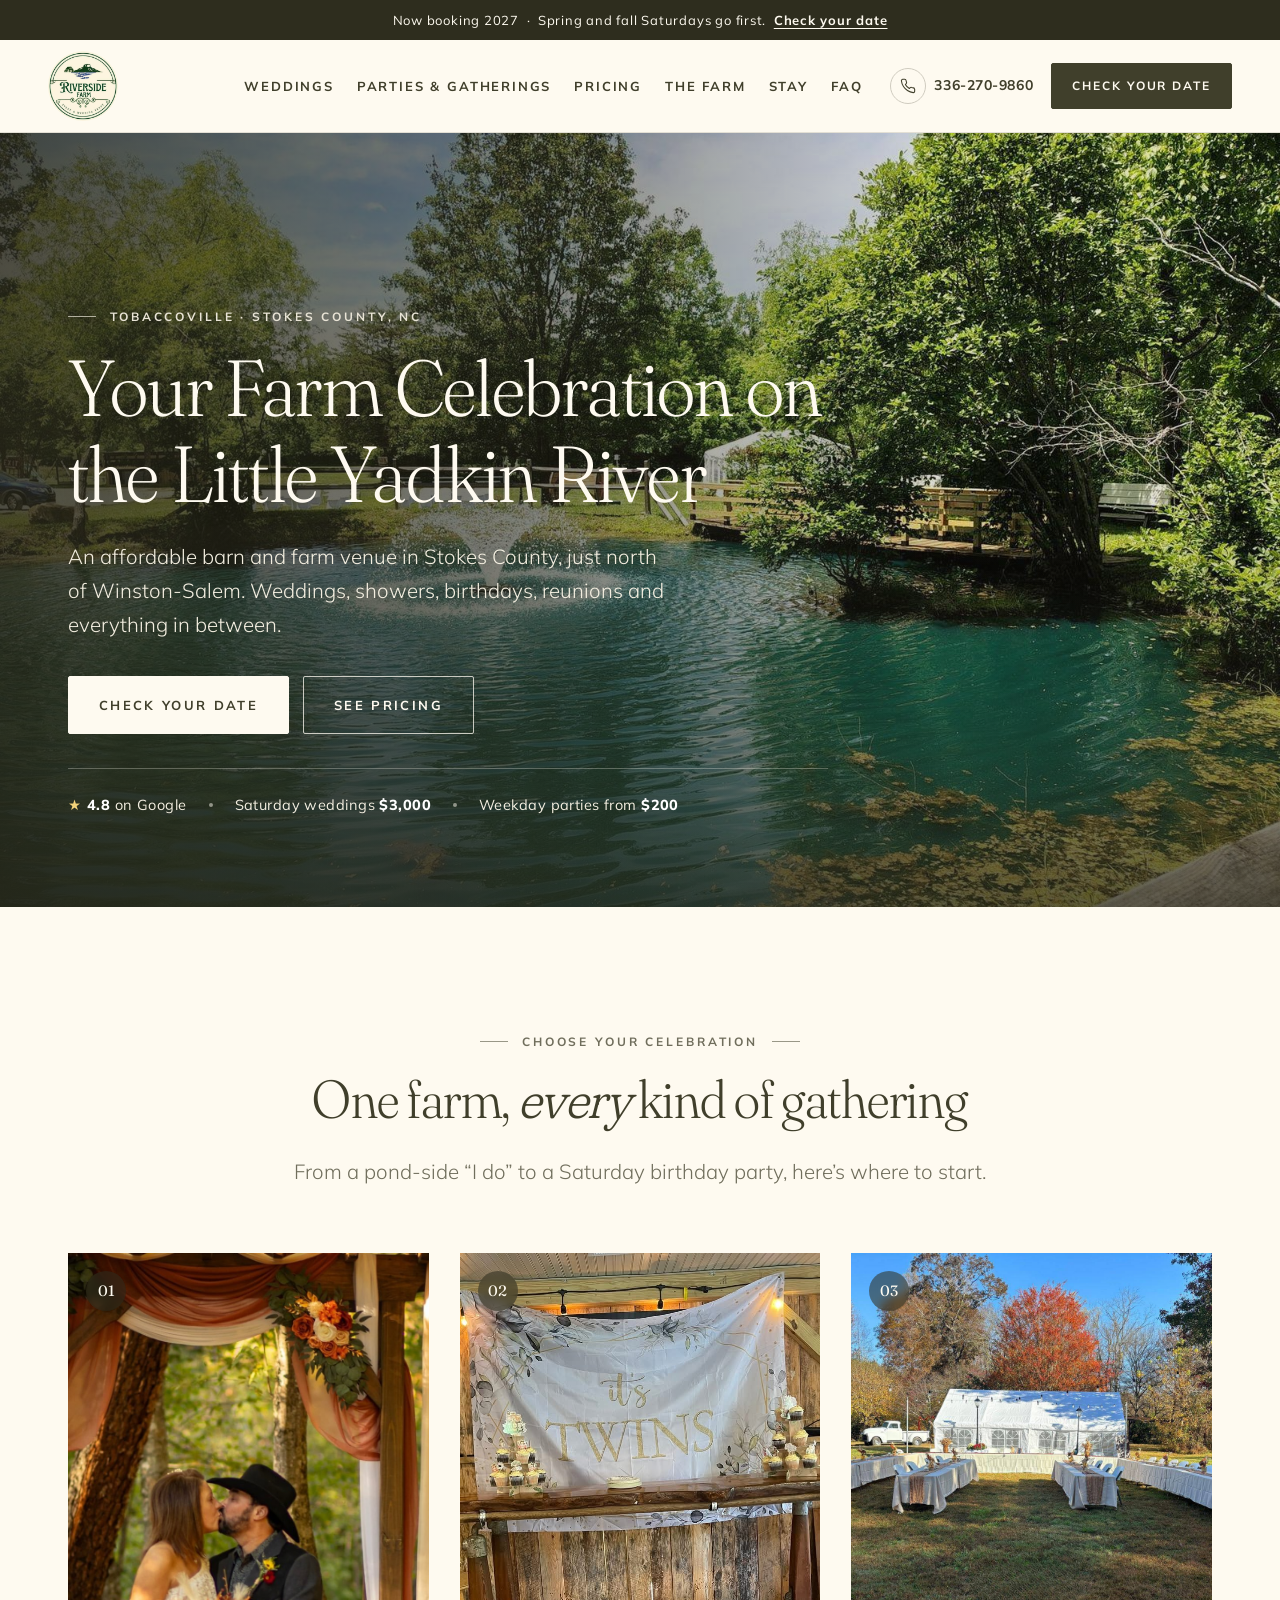
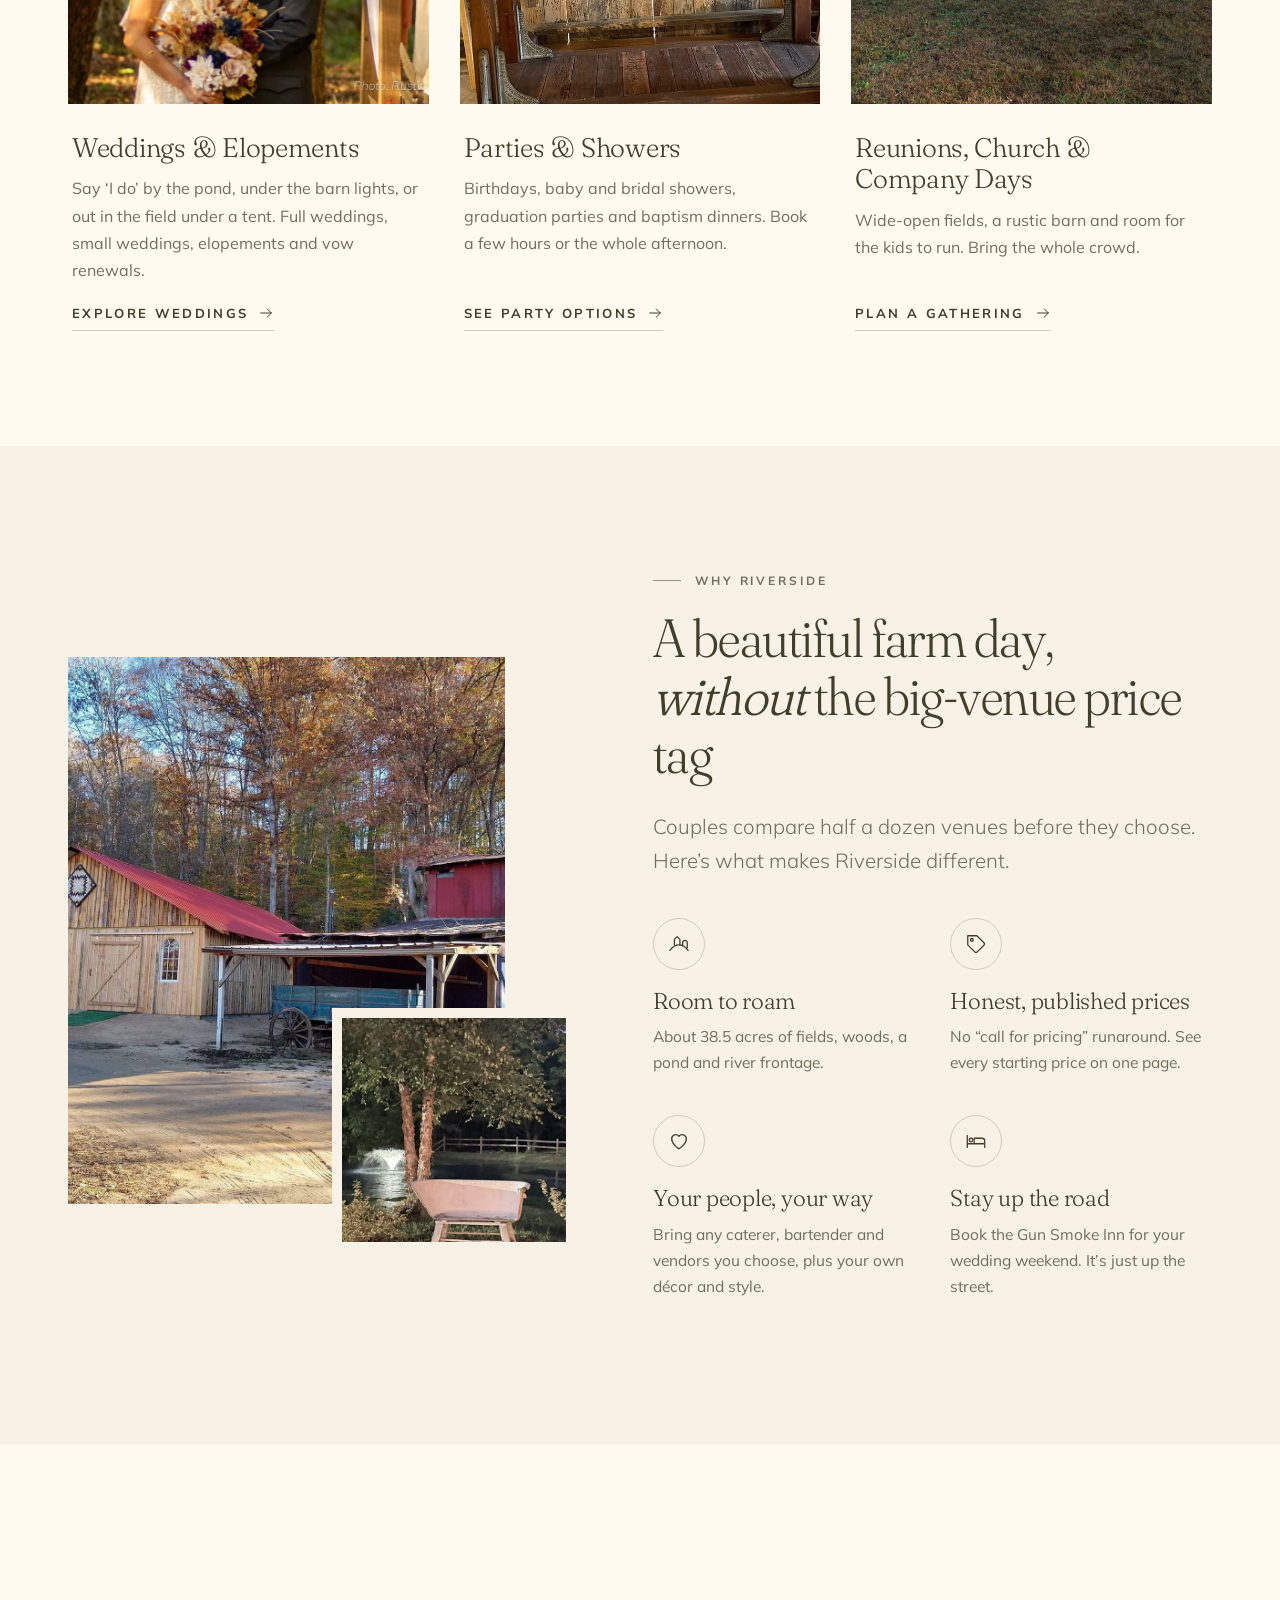
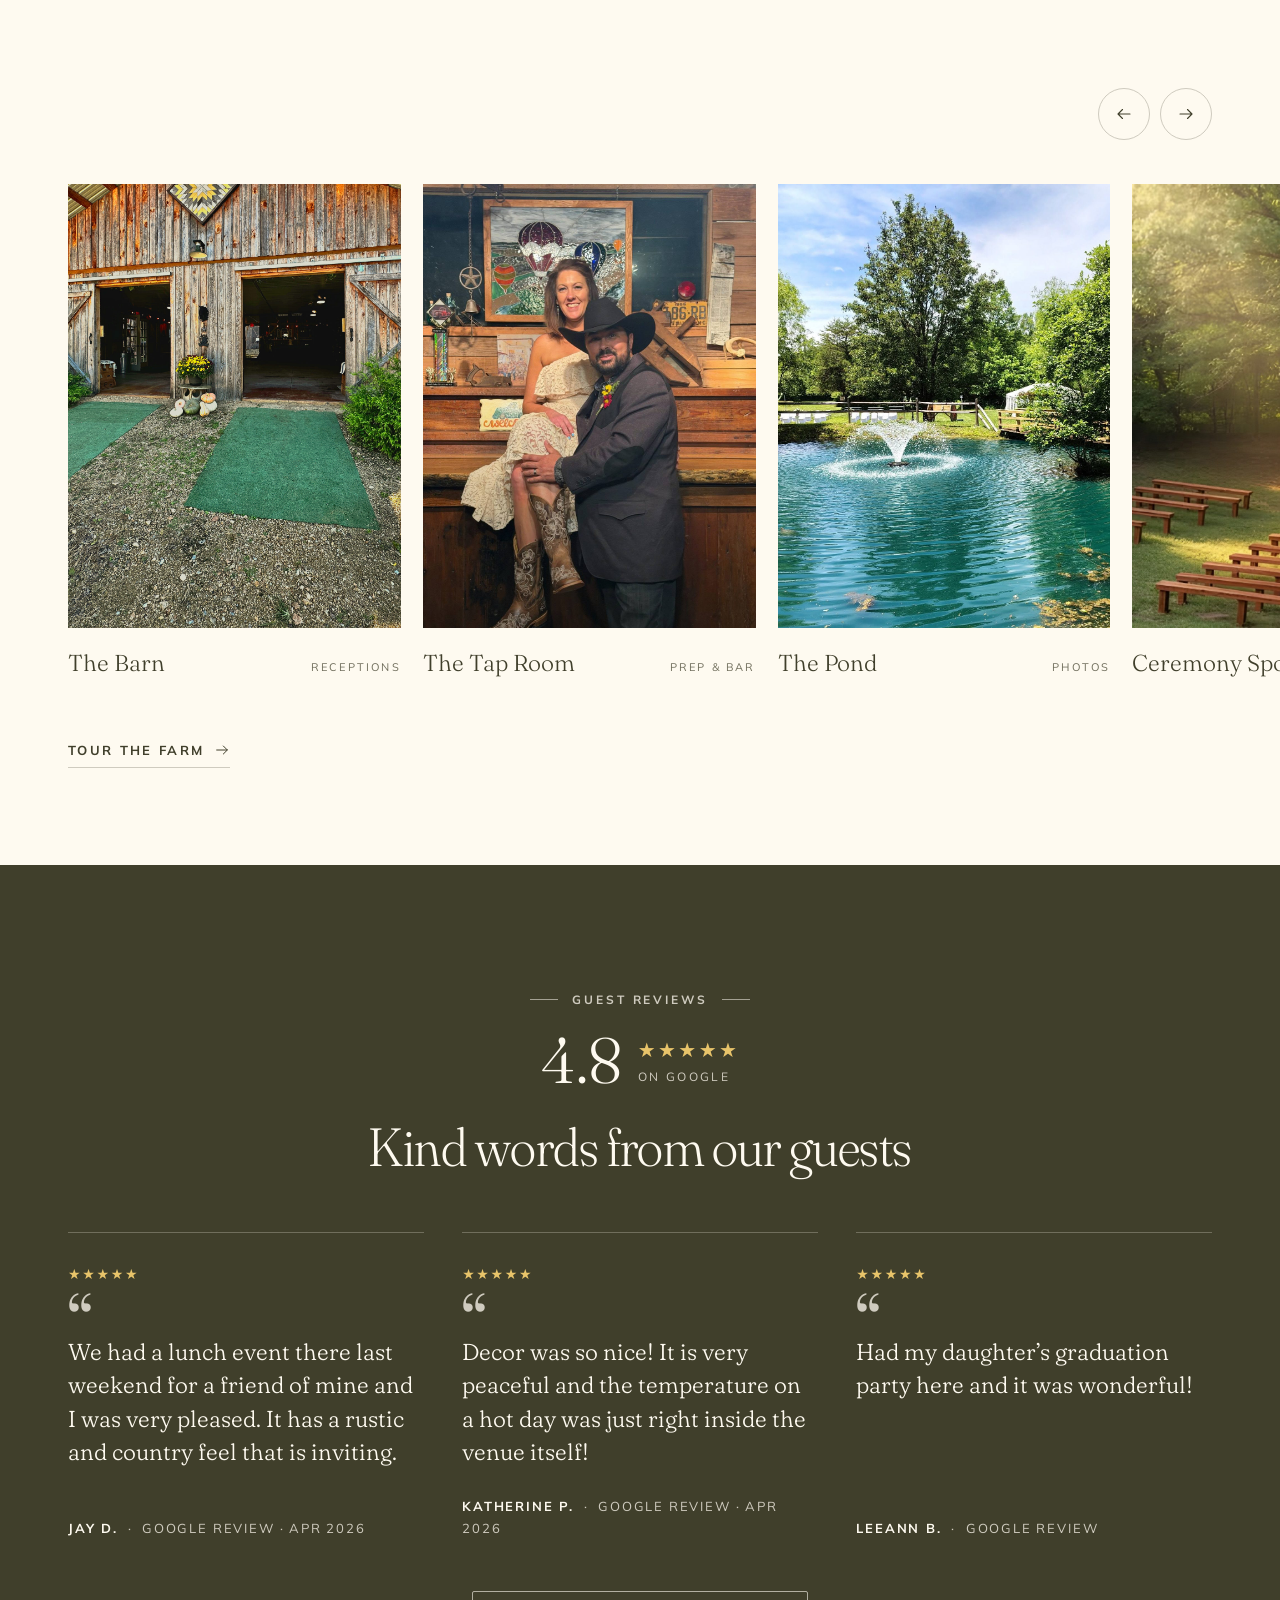
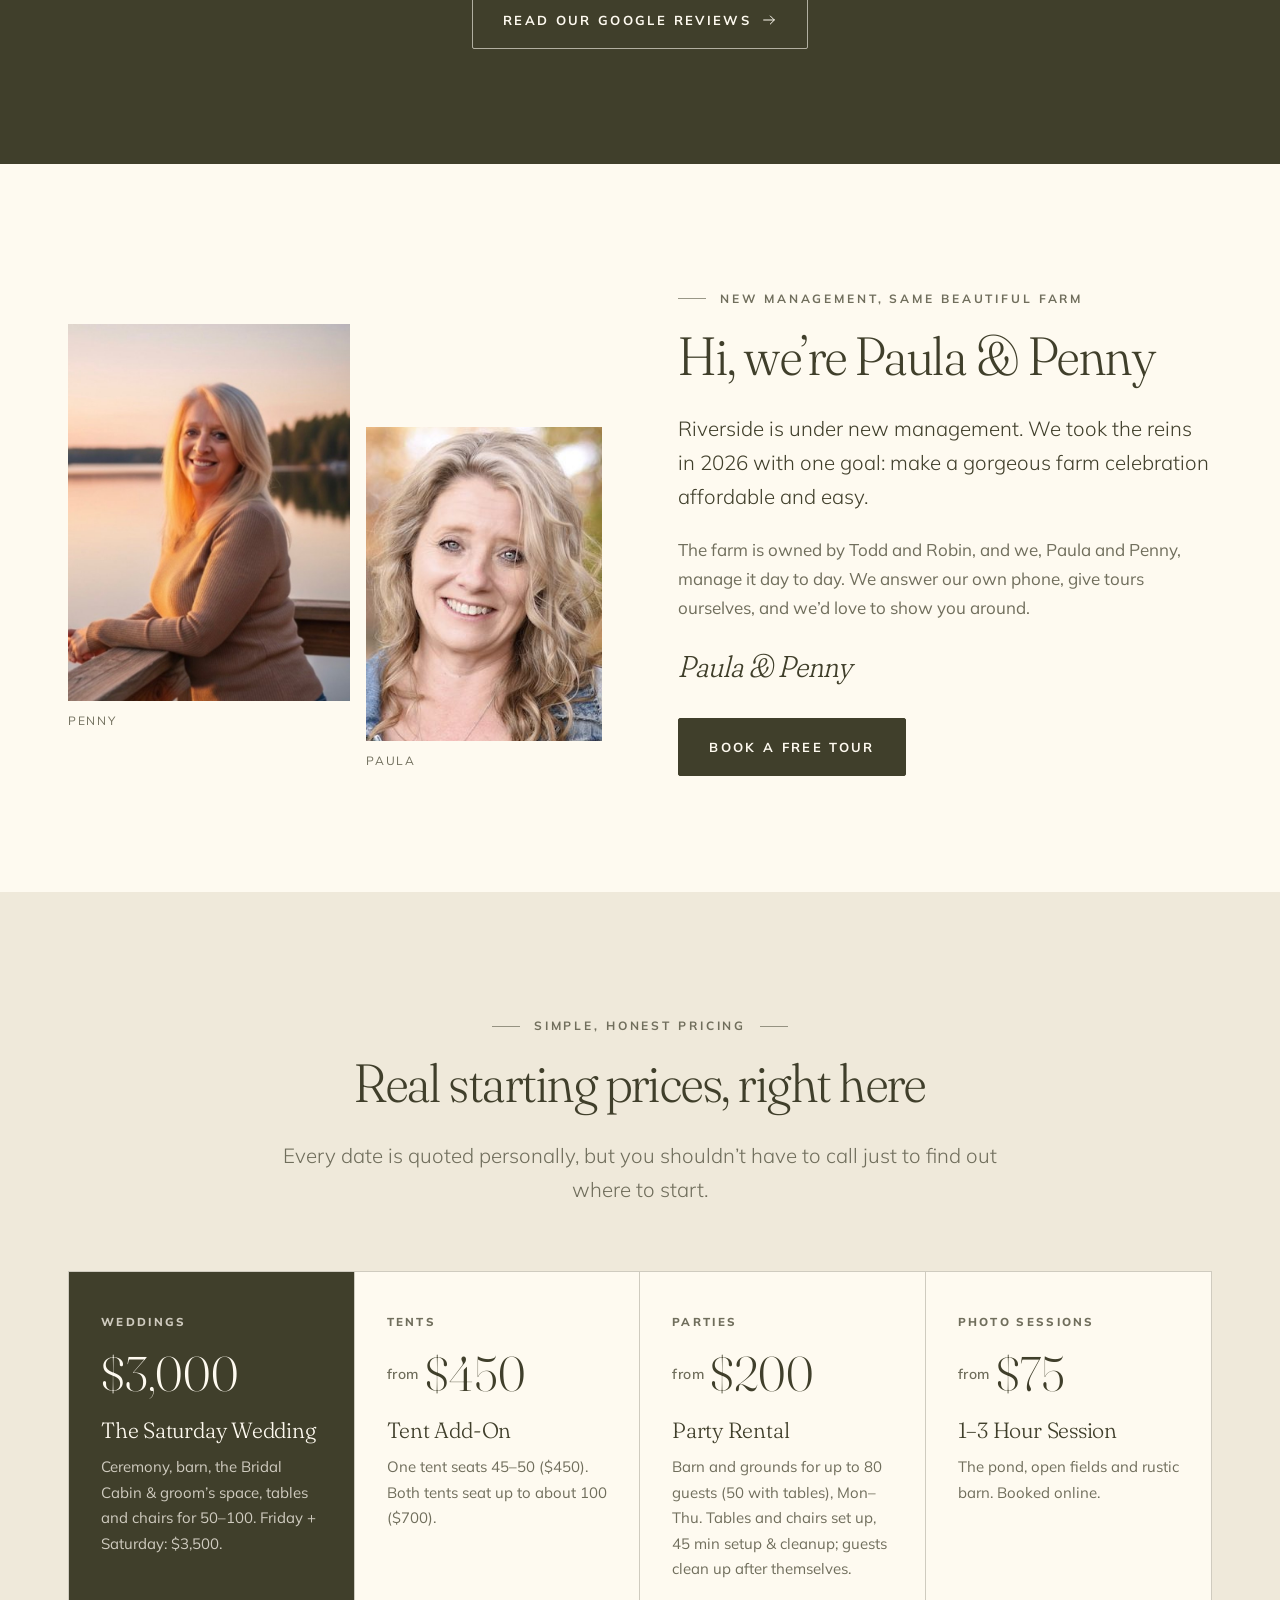
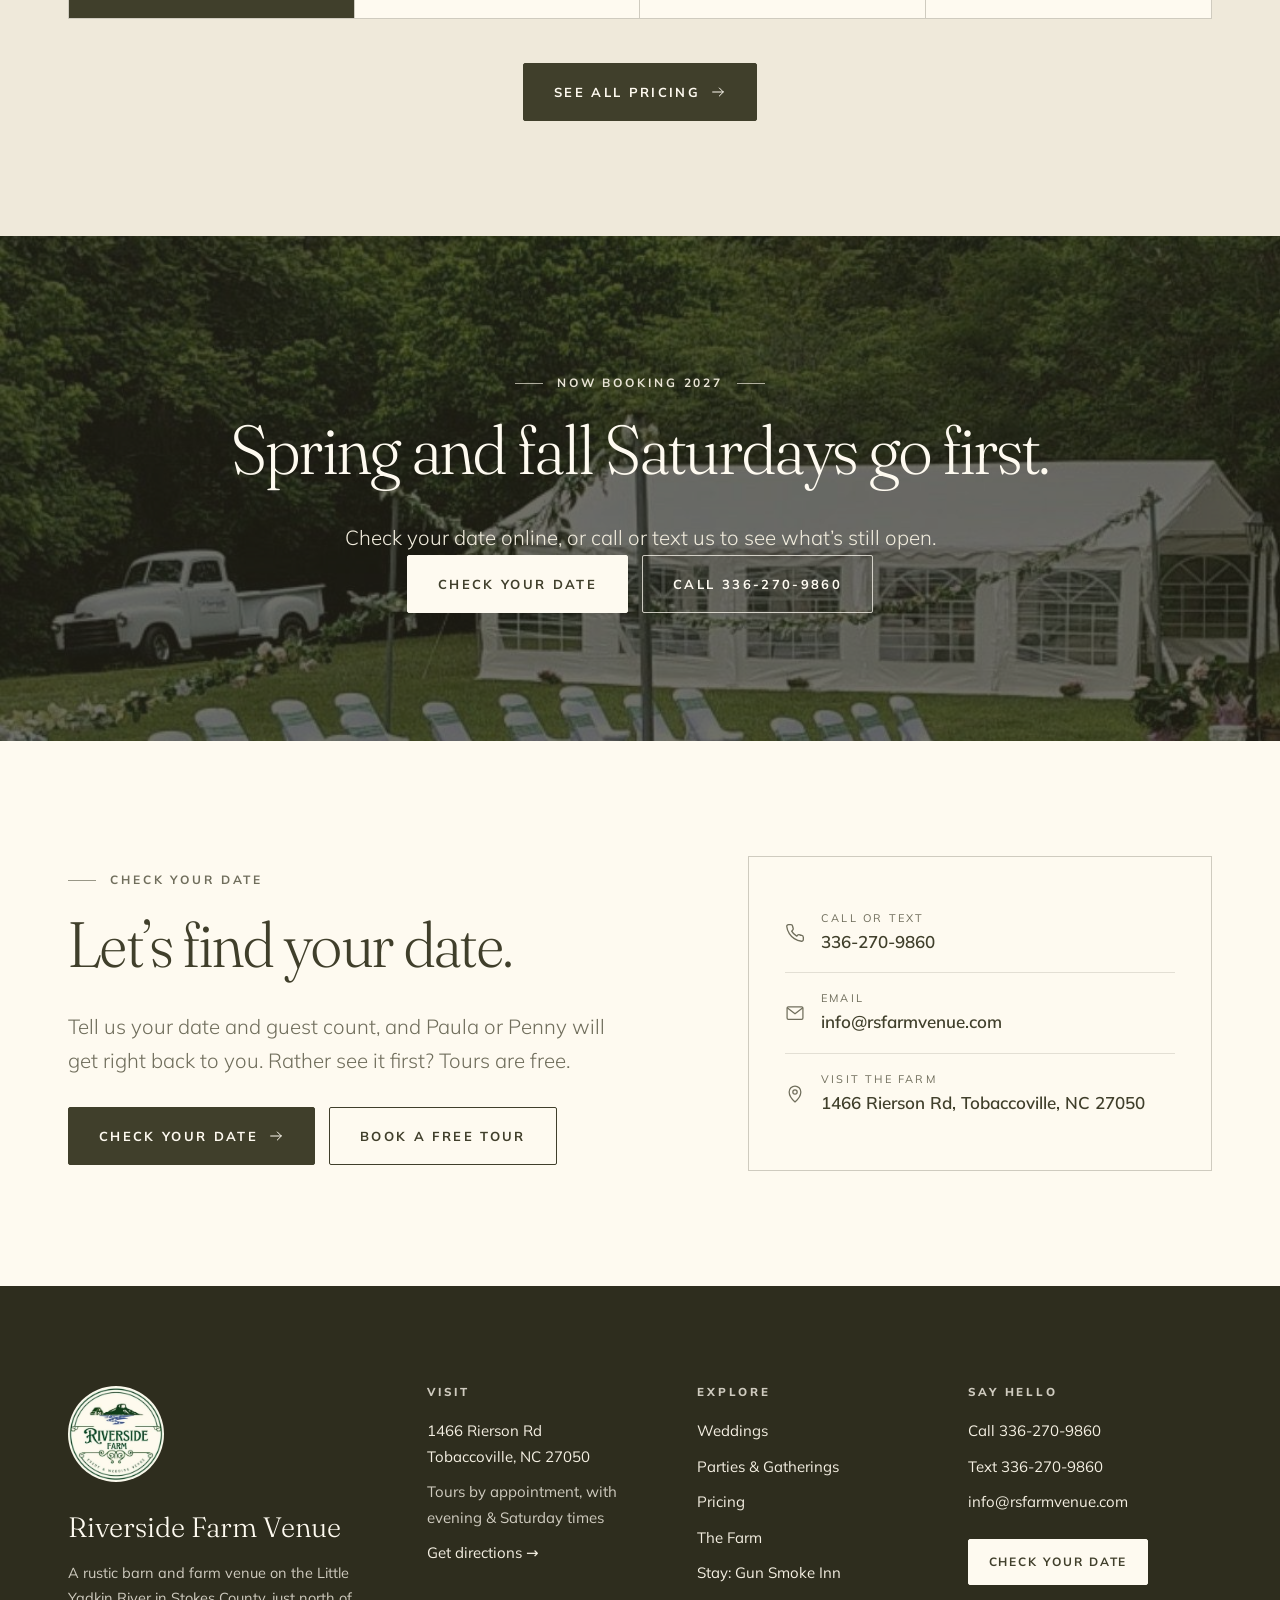
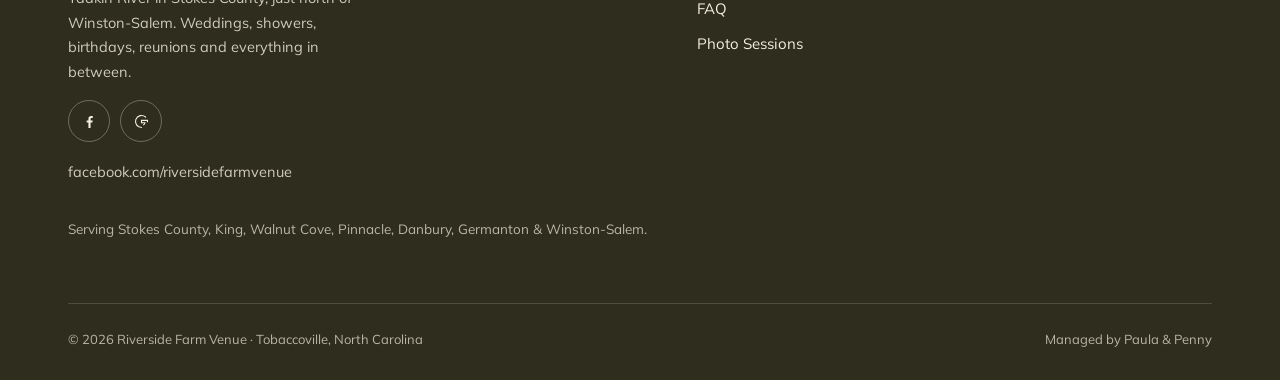
==== index.html @ b6d0c01a "Riverside Farm Venue site preview (noindex)" ====
<!doctype html>
<html lang="en">
<head>
<meta charset="utf-8">
<meta name="robots" content="noindex, nofollow">
<meta name="viewport" content="width=device-width,initial-scale=1">
<title>Riverside Farm Venue | Farm &amp; Barn Venue near Winston-Salem</title>
<meta name="description" content="Affordable farm &amp; barn venue on the Little Yadkin River in Stokes County, NC. Check your date or book a free tour.">
<link rel="stylesheet" href="css/site.css">
</head>
<body>

<div class="announce">Now booking 2027<span class="hide-sm"> &nbsp;·&nbsp; Spring and fall Saturdays go first.</span> &nbsp;<a href="check-your-date.html">Check your date</a></div>
<header class="site-header">
  <div class="hdr">
    <a class="brand" href="index.html" aria-label="Riverside Farm Venue home">
      <img src="img/logo.jpg" alt="Riverside Farm Event &amp; Wedding Venue badge logo" width="70" height="70">
      <span class="brand-text">Riverside Farm<small>Event &amp; Wedding Venue</small></span>
    </a>
    <nav class="nav" aria-label="Main"><a href="weddings.html">Weddings</a><a href="parties.html">Parties &amp; Gatherings</a><a href="pricing.html">Pricing</a><a href="the-farm.html">The Farm</a><a href="stay.html">Stay</a><a href="faq.html">FAQ</a></nav>
    <div class="hdr-actions">
      <a class="hdr-phone" href="tel:+13362709860" aria-label="Call 336-270-9860"><span class="ic"><svg viewBox="0 0 24 24" fill="none" stroke="currentColor" stroke-width="1.6" stroke-linecap="round" stroke-linejoin="round"><path d="M22 16.9v3a2 2 0 0 1-2.2 2 19.8 19.8 0 0 1-8.6-3.1 19.5 19.5 0 0 1-6-6A19.8 19.8 0 0 1 2.1 4.2 2 2 0 0 1 4.1 2h3a2 2 0 0 1 2 1.7c.1.9.4 1.8.7 2.7a2 2 0 0 1-.5 2.1L8 9.8a16 16 0 0 0 6 6l1.3-1.3a2 2 0 0 1 2.1-.4c.9.3 1.8.6 2.7.7a2 2 0 0 1 1.7 2z"/></svg></span><span class="num">336-270-9860</span></a>
      <a class="btn btn-sm" href="check-your-date.html">Check Your Date</a>
      <button class="burger" data-menu="open" aria-label="Open menu" aria-expanded="false"><svg viewBox="0 0 24 24" fill="none" stroke="currentColor" stroke-width="1.5" stroke-linecap="round"><path d="M3 7h18M3 12h18M3 17h18"/></svg></button>
    </div>
  </div>
</header>
<div class="mobile-menu" id="mobile-menu" aria-label="Mobile menu">
  <div class="mm-top"><a href="index.html"><img src="img/logo.jpg" alt="Riverside Farm Venue"></a><button class="burger" data-menu="close" aria-label="Close menu"><svg viewBox="0 0 24 24" fill="none" stroke="currentColor" stroke-width="1.5" stroke-linecap="round"><path d="M5 5l14 14M19 5L5 19"/></svg></button></div>
  <nav><a href="index.html" aria-current="page">Home</a><a href="weddings.html">Weddings</a><a href="parties.html">Parties &amp; Gatherings</a><a href="pricing.html">Pricing</a><a href="the-farm.html">The Farm</a><a href="stay.html">Stay</a><a href="faq.html">FAQ</a></nav>
  <div class="mm-foot">
    <a class="btn" href="check-your-date.html">Check Your Date</a>
    <a class="btn btn-outline" href="https://www.riversidefarmevents.com/service-page/preview-venue">Book a Free Tour</a>
    <a class="btn btn-outline" href="tel:+13362709860"><svg viewBox="0 0 24 24" fill="none" stroke="currentColor" stroke-width="1.6" stroke-linecap="round" stroke-linejoin="round"><path d="M22 16.9v3a2 2 0 0 1-2.2 2 19.8 19.8 0 0 1-8.6-3.1 19.5 19.5 0 0 1-6-6A19.8 19.8 0 0 1 2.1 4.2 2 2 0 0 1 4.1 2h3a2 2 0 0 1 2 1.7c.1.9.4 1.8.7 2.7a2 2 0 0 1-.5 2.1L8 9.8a16 16 0 0 0 6 6l1.3-1.3a2 2 0 0 1 2.1-.4c.9.3 1.8.6 2.7.7a2 2 0 0 1 1.7 2z"/></svg> Call or Text 336-270-9860</a>
    <p>1466 Rierson Rd, Tobaccoville, NC 27050</p>
  </div>
</div>
<main>

<section class="hero">
  <img src="img/hero-pond-fountain.jpg" alt="The pond with fountain, split-rail fence and tent field at Riverside Farm Venue" fetchpriority="high">
  <div class="wrap">
    <div class="hero-inner rv">
      <span class="eyebrow">Tobaccoville · Stokes County, NC</span>
      <h1>Your Farm Celebration on the Little Yadkin&nbsp;River</h1>
      <p class="lead">An affordable barn and farm venue in Stokes County, just north of Winston-Salem. Weddings, showers, birthdays, reunions and everything in between.</p>
      <div class="btn-row">
        <a class="btn btn-cream" href="check-your-date.html">Check Your Date</a>
        <a class="btn btn-ghost" href="pricing.html">See Pricing</a>
      </div>
      <div class="trust">
        <span><span class="stars">★</span> <b>4.8</b> on Google</span><span class="dot"></span>
        <span>Saturday weddings <b>$3,000</b></span><span class="dot"></span>
        <span>Weekday parties from <b>$200</b></span>
      </div>
    </div>
  </div>
</section>

<section class="sec">
  <div class="wrap">
    <div class="sec-head center rv">
      <span class="eyebrow">Choose your celebration</span>
      <h2>One farm, <span class="it">every</span> kind of gathering</h2>
      <p class="lead muted">From a pond-side &ldquo;I do&rdquo; to a Saturday birthday party, here&rsquo;s where to start.</p>
    </div>
    <div class="grid-3">
      <a class="ccard rv" href="weddings.html"><div class="media"><picture style="display:contents"><source media="(max-width:640px)" srcset="img/home-couple-arbor-4x3.jpg"><img src="img/home-couple-arbor-4x5.jpg" alt="Bride and groom under the wooden ceremony arch at Riverside Farm Venue" loading="lazy"></picture><span class="num">01</span></div>
      <div class="body"><h3>Weddings &amp; Elopements</h3><p>Say &lsquo;I do&rsquo; by the pond, under the barn lights, or out in the field under a tent. Full weddings, small weddings, elopements and vow renewals.</p><span class="link-arrow">Explore Weddings <svg viewBox="0 0 24 24" fill="none" stroke="currentColor" stroke-width="1.5" stroke-linecap="round" stroke-linejoin="round"><path d="M4 12h16M14 6l6 6-6 6"/></svg></span></div></a>
      <a class="ccard rv" href="parties.html"><div class="media"><picture style="display:contents"><source media="(max-width:640px)" srcset="img/parties-twins-shower-4x3.jpg"><img src="img/parties-twins-shower-3x4.jpg" alt="Twins baby shower set up at the rustic barn bar with string lights, cupcakes and an It&rsquo;s Twins banner at Riverside Farm Venue" loading="lazy"></picture><span class="num">02</span></div>
      <div class="body"><h3>Parties &amp; Showers</h3><p>Birthdays, baby and bridal showers, graduation parties and baptism dinners. Book a few hours or the whole afternoon.</p><span class="link-arrow">See Party Options <svg viewBox="0 0 24 24" fill="none" stroke="currentColor" stroke-width="1.5" stroke-linecap="round" stroke-linejoin="round"><path d="M4 12h16M14 6l6 6-6 6"/></svg></span></div></a>
      <a class="ccard rv" href="parties.html#gatherings"><div class="media"><picture style="display:contents"><source media="(max-width:640px)" srcset="img/home-field-tent-tables-4x3.jpg"><img src="img/home-field-tent-tables-4x5.jpg" alt="Long tables and chairs set up in the open field in front of the white tent at Riverside Farm Venue" loading="lazy"></picture><span class="num">03</span></div>
      <div class="body"><h3>Reunions, Church &amp; Company Days</h3><p>Wide-open fields, a rustic barn and room for the kids to run. Bring the whole crowd.</p><span class="link-arrow">Plan a Gathering <svg viewBox="0 0 24 24" fill="none" stroke="currentColor" stroke-width="1.5" stroke-linecap="round" stroke-linejoin="round"><path d="M4 12h16M14 6l6 6-6 6"/></svg></span></div></a>
    </div>
  </div>
</section>

<section class="sec bg-2" style="padding-bottom:calc(var(--sec) + 30px)">
  <div class="wrap why">
    <div class="why-media rv">
      <img class="m1" src="img/barn-grounds.jpg" alt="Red-roofed barns and grounds at Riverside Farm in autumn" loading="lazy">
      <img class="m2" src="img/night-pond-fountain-tub.jpg" alt="The pond and fountain at night at Riverside Farm Venue" loading="lazy">
    </div>
    <div class="rv">
      <span class="eyebrow">Why Riverside</span>
      <h2>A beautiful farm day, <span class="it">without</span> the big-venue price tag</h2>
      <p class="lead muted">Couples compare half a dozen venues before they choose. Here&rsquo;s what makes Riverside different.</p>
      <div class="why-list">
        <div class="why-item"><div class="ico"><svg viewBox="0 0 24 24" fill="none" stroke="currentColor" stroke-width="1.4" stroke-linecap="round" stroke-linejoin="round"><path d="M2 19c3-4 6-6 10-6s7 2 10 6"/><path d="M7 13V7l3-3 3 3v6"/><path d="M16 14v-3.5a2.5 2.5 0 0 1 5 0V16"/></svg></div><h3>Room to roam</h3><p>About 38.5 acres of fields, woods, a pond and river frontage.</p></div>
        <div class="why-item"><div class="ico"><svg viewBox="0 0 24 24" fill="none" stroke="currentColor" stroke-width="1.4" stroke-linecap="round" stroke-linejoin="round"><path d="M20.6 13.4l-7.2 7.2a2 2 0 0 1-2.8 0L3 13V3h10l7.6 7.6a2 2 0 0 1 0 2.8z"/><circle cx="7.5" cy="7.5" r="1.5"/></svg></div><h3>Honest, published prices</h3><p>No &ldquo;call for pricing&rdquo; runaround. See every starting price on one page.</p></div>
        <div class="why-item"><div class="ico"><svg viewBox="0 0 24 24" fill="none" stroke="currentColor" stroke-width="1.4" stroke-linecap="round" stroke-linejoin="round"><path d="M12 20.5s-8-4.8-8-11A4.5 4.5 0 0 1 12 6.8a4.5 4.5 0 0 1 8 2.7c0 6.2-8 11-8 11z"/></svg></div><h3>Your people, your way</h3><p>Bring any caterer, bartender and vendors you choose, plus your own décor and style.</p></div>
        <div class="why-item"><div class="ico"><svg viewBox="0 0 24 24" fill="none" stroke="currentColor" stroke-width="1.4" stroke-linecap="round" stroke-linejoin="round"><path d="M2.5 19V6M2.5 15h19v4M21.5 15v-3a3 3 0 0 0-3-3H10v6"/><circle cx="6.5" cy="11" r="2"/></svg></div><h3>Stay up the road</h3><p>Book the Gun Smoke Inn for your wedding weekend. It&rsquo;s just up the street.</p></div>
      </div>
    </div>
  </div>
</section>

<section class="sec" style="padding-bottom:calc(var(--sec) - 18px)">
  <div class="wrap rail-head">
    <div class="sec-head left rv">
      <span class="eyebrow">The spaces</span>
      <h2>Barn, pond, field &amp; more</h2>
      <p>Every corner of the farm is yours to use. Take a quick look, then come walk it in person.</p>
    </div>
    <div class="rail-ctrl"><button data-rail="spaces" data-dir="prev" aria-label="Previous"><svg viewBox="0 0 24 24" fill="none" stroke="currentColor" stroke-width="1.5" stroke-linecap="round" stroke-linejoin="round"><path d="M20 12H4M10 6l-6 6 6 6"/></svg></button><button data-rail="spaces" data-dir="next" aria-label="Next"><svg viewBox="0 0 24 24" fill="none" stroke="currentColor" stroke-width="1.5" stroke-linecap="round" stroke-linejoin="round"><path d="M4 12h16M14 6l6 6-6 6"/></svg></button></div>
  </div>
  <div class="rail" id="spaces"><figure><div class="frame"><img src="img/rail-barn-front-3x4.jpg" alt="The barn front with its doors open and a hand-painted barn quilt at Riverside Farm" loading="lazy"></div><figcaption><b>The Barn</b><span>Receptions</span></figcaption></figure><figure><div class="frame"><img src="img/tap-room-couple-3x4.jpg" alt="Inside the tap room at Riverside Farm Venue" loading="lazy"></div><figcaption><b>The Tap Room</b><span>Prep &amp; bar</span></figcaption></figure><figure><div class="frame"><img src="img/pond-turquoise-3x4.jpg" alt="Pond with fountain at Riverside Farm Venue" loading="lazy"></div><figcaption><b>The Pond</b><span>Photos</span></figcaption></figure><figure><div class="frame"><img src="img/rail-ceremony-benches-arch-3x4.jpg" alt="Rows of wooden benches facing the wooden ceremony arch in the sunlit woods" loading="lazy"></div><figcaption><b>Ceremony Spot</b><span>Vows</span></figcaption></figure><figure><div class="frame"><img src="img/rail-grain-bin-welcome-3x4.jpg" alt="The grain bin with a welcome sign beside it in the fall" loading="lazy"></div><figcaption><b>The Grain Bin</b><span>Photo shoots</span></figcaption></figure><figure><div class="frame"><img src="img/rail-field-truck-chairs-3x4.jpg" alt="White chairs set up on the field in front of the white tent, with a white pickup truck parked beside it at Riverside Farm Venue" loading="lazy"></div><figcaption><b>The Field</b><span>Tent events</span></figcaption></figure><figure><div class="frame"><img src="img/bridal-cabin-night-3x4.jpg" alt="The bridal cabin at Riverside Farm Venue" loading="lazy"></div><figcaption><b>Bridal Cabin</b><span>Getting ready</span></figcaption></figure><figure><div class="frame"><img src="img/rail-river-couple-3x4.jpg" alt="Bride and groom standing by the river among fall leaves at Riverside Farm Venue" loading="lazy"></div><figcaption><b>The River</b><span>By the water</span></figcaption></figure></div>
  <div class="wrap" style="margin-top:34px"><a class="link-arrow" href="the-farm.html">Tour The Farm <svg viewBox="0 0 24 24" fill="none" stroke="currentColor" stroke-width="1.5" stroke-linecap="round" stroke-linejoin="round"><path d="M4 12h16M14 6l6 6-6 6"/></svg></a></div>
</section>


<section class="sec bg-olive reviews">
  <div class="wrap">
    <div class="center rv">
      <span class="eyebrow">Guest reviews</span>
      <div><div class="rating-badge"><span class="big">4.8</span><div style="text-align:left"><div class="stars">★★★★★</div><small>on Google</small></div></div></div>
      <h2 style="color:var(--cream)">Kind words from our guests</h2>
    </div>
    <div class="quotes"><figure class="quote rv" style="margin:0"><div class="stars">★★★★★</div><div class="mark">&ldquo;</div><blockquote>We had a lunch event there last weekend for a friend of mine and I was very pleased. It has a rustic and country feel that is inviting.</blockquote><cite><b>Jay D.</b> &nbsp;·&nbsp; Google review · Apr 2026</cite></figure><figure class="quote rv" style="margin:0"><div class="stars">★★★★★</div><div class="mark">&ldquo;</div><blockquote>Decor was so nice! It is very peaceful and the temperature on a hot day was just right inside the venue itself!</blockquote><cite><b>Katherine P.</b> &nbsp;·&nbsp; Google review · Apr 2026</cite></figure><figure class="quote rv" style="margin:0"><div class="stars">★★★★★</div><div class="mark">&ldquo;</div><blockquote>Had my daughter&rsquo;s graduation party here and it was wonderful!</blockquote><cite><b>Leeann B.</b> &nbsp;·&nbsp; Google review</cite></figure></div>
    <div class="center"><a class="btn btn-outline" href="https://maps.google.com/?cid=12743851930745066282" target="_blank" rel="noopener">Read our Google reviews <svg viewBox="0 0 24 24" fill="none" stroke="currentColor" stroke-width="1.5" stroke-linecap="round" stroke-linejoin="round"><path d="M4 12h16M14 6l6 6-6 6"/></svg></a></div>
  </div>
</section>

<section class="sec">
  <div class="wrap split">
    <div class="split-media rv">
      <div class="duo">
        <figure class="a" style="margin:0;aspect-ratio:auto"><img src="img/penny-boyles-3x4.jpg" alt="Penny Boyles, co-manager of Riverside Farm Venue" loading="lazy" style="width:100%;aspect-ratio:3/4;object-fit:cover"><figcaption class="cap" style="font-size:12px;letter-spacing:.14em;text-transform:uppercase;color:var(--olive-2);margin-top:10px">Penny</figcaption></figure>
        <figure class="b" style="margin:0 0 -40px;aspect-ratio:auto"><img src="img/paula.jpg" alt="Paula, co-manager of Riverside Farm Venue" loading="lazy" style="width:100%;aspect-ratio:3/4;object-fit:cover"><figcaption class="cap" style="font-size:12px;letter-spacing:.14em;text-transform:uppercase;color:var(--olive-2);margin-top:10px">Paula</figcaption></figure>
      </div>
    </div>
    <div class="rv">
      <span class="eyebrow">New management, same beautiful farm</span>
      <h2>Hi, we&rsquo;re Paula &amp; Penny</h2>
      <p class="lead">Riverside is under new management. We took the reins in 2026 with one goal: make a gorgeous farm celebration affordable and easy.</p>
      <p class="muted">The farm is owned by Todd and Robin, and we, Paula and Penny, manage it day to day. We answer our own phone, give tours ourselves, and we&rsquo;d love to show you around.</p>
      <div class="sig">Paula &amp; Penny</div>
      <a class="btn" href="https://www.riversidefarmevents.com/service-page/preview-venue">Book a Free Tour</a>
    </div>
  </div>
</section>

<section class="sec bg-3">
  <div class="wrap">
    <div class="sec-head center rv">
      <span class="eyebrow">Simple, honest pricing</span>
      <h2>Real starting prices, right here</h2>
      <p class="lead muted">Every date is quoted personally, but you shouldn&rsquo;t have to call just to find out where to start.</p>
    </div>
    <div class="prices rv">
      <div class="price feat"><div class="tag">Weddings</div><div class="amt">$3,000</div><h3>The Saturday Wedding</h3><p>Ceremony, barn, the Bridal Cabin &amp; groom&rsquo;s space, tables and chairs for 50–100. Friday + Saturday: $3,500.</p></div>
      <div class="price"><div class="tag">Tents</div><div class="amt"><small>from</small>$450</div><h3>Tent Add-On</h3><p>One tent seats 45–50 ($450). Both tents seat up to about 100 ($700).</p></div>
      <div class="price"><div class="tag">Parties</div><div class="amt"><small>from</small>$200</div><h3>Party Rental</h3><p>Barn and grounds for up to 80 guests (50 with tables), Mon–Thu. Tables and chairs set up, 45 min setup &amp; cleanup; guests clean up after themselves.</p></div>
      <div class="price"><div class="tag">Photo sessions</div><div class="amt"><small>from</small>$75</div><h3>1–3 Hour Session</h3><p>The pond, open fields and rustic barn. Booked online.</p></div>
    </div>
    <div class="center" style="margin-top:44px"><a class="btn" href="pricing.html">See All Pricing <svg viewBox="0 0 24 24" fill="none" stroke="currentColor" stroke-width="1.5" stroke-linecap="round" stroke-linejoin="round"><path d="M4 12h16M14 6l6 6-6 6"/></svg></a></div>
  </div>
</section>

<section class="band">
  <img src="img/tent-field.jpg" alt="" loading="lazy">
  <div class="wrap center rv">
    <span class="eyebrow">Now booking 2027</span>
    <h2>Spring and fall Saturdays go first.</h2>
    <p class="lead" style="max-width:620px;margin:0 auto">Check your date online, or call or text us to see what&rsquo;s still open.</p>
    <div class="btn-row"><a class="btn btn-cream" href="check-your-date.html">Check Your Date</a><a class="btn btn-ghost" href="tel:+13362709860">Call 336-270-9860</a></div>
  </div>
</section>


<section class="sec">
  <div class="wrap final">
    <div class="rv">
      <span class="eyebrow">Check your date</span>
      <h2>Let&rsquo;s find your date.</h2>
      <p class="lead muted" style="max-width:560px">Tell us your date and guest count, and Paula or Penny will get right back to you. Rather see it first? Tours are free.</p>
      <div class="btn-row" style="margin-top:30px">
        <a class="btn" href="check-your-date.html">Check Your Date <svg viewBox="0 0 24 24" fill="none" stroke="currentColor" stroke-width="1.5" stroke-linecap="round" stroke-linejoin="round"><path d="M4 12h16M14 6l6 6-6 6"/></svg></a>
        <a class="btn btn-outline" href="https://www.riversidefarmevents.com/service-page/preview-venue">Book a Free Tour</a>
      </div>
    </div>
    <div class="contact-card rv">
      <a class="row" href="tel:+13362709860"><svg viewBox="0 0 24 24" fill="none" stroke="currentColor" stroke-width="1.6" stroke-linecap="round" stroke-linejoin="round"><path d="M22 16.9v3a2 2 0 0 1-2.2 2 19.8 19.8 0 0 1-8.6-3.1 19.5 19.5 0 0 1-6-6A19.8 19.8 0 0 1 2.1 4.2 2 2 0 0 1 4.1 2h3a2 2 0 0 1 2 1.7c.1.9.4 1.8.7 2.7a2 2 0 0 1-.5 2.1L8 9.8a16 16 0 0 0 6 6l1.3-1.3a2 2 0 0 1 2.1-.4c.9.3 1.8.6 2.7.7a2 2 0 0 1 1.7 2z"/></svg><div><small>Call or text</small><span>336-270-9860</span></div></a>
      <a class="row" href="mailto:info@rsfarmvenue.com"><svg viewBox="0 0 24 24" fill="none" stroke="currentColor" stroke-width="1.5" stroke-linecap="round" stroke-linejoin="round"><rect x="2.5" y="4.5" width="19" height="15" rx="1.5"/><path d="M3 6l9 7 9-7"/></svg><div><small>Email</small><span>info@rsfarmvenue.com</span></div></a>
      <a class="row" href="https://maps.google.com/?cid=12743851930745066282"><svg viewBox="0 0 24 24" fill="none" stroke="currentColor" stroke-width="1.5" stroke-linecap="round" stroke-linejoin="round"><path d="M12 21.5s-7-6.2-7-12a7 7 0 0 1 14 0c0 5.8-7 12-7 12z"/><circle cx="12" cy="9.5" r="2.6"/></svg><div><small>Visit the farm</small><span>1466 Rierson Rd, Tobaccoville, NC 27050</span></div></a>
    </div>
  </div>
</section>

</main>

<footer class="site-footer">
  <div class="wrap">
    <div class="ft">
      <div class="ft-brand">
        <img src="img/logo.jpg" alt="Riverside Farm Venue logo">
        <div class="ft-name">Riverside Farm Venue</div>
        <p>A rustic barn and farm venue on the Little Yadkin River in Stokes County, just north of Winston-Salem. Weddings, showers, birthdays, reunions and everything in between.</p>
        <div class="social">
          <a href="https://www.facebook.com/riversidefarmvenue" aria-label="Riverside Farm Venue on Facebook"><svg viewBox="0 0 24 24" fill="currentColor"><path d="M13.5 21v-7.5h2.6l.4-3h-3V8.6c0-.9.3-1.5 1.5-1.5h1.6V4.4c-.3 0-1.2-.1-2.3-.1-2.3 0-3.8 1.4-3.8 3.9v2.3H8v3h2.5V21z"/></svg></a>
          <a href="https://maps.google.com/?cid=12743851930745066282" aria-label="Riverside Farm Venue on Google"><svg viewBox="0 0 24 24" fill="none" stroke="currentColor" stroke-width="1.6" stroke-linecap="round"><path d="M20.5 12.2c0-.6 0-1.1-.2-1.7H12v3.3h4.8a4.2 4.2 0 0 1-1.8 2.7M12 20.5a8.5 8.5 0 1 1 5.7-14.8"/></svg></a>
        </div>
        <p class="serving"><a href="https://www.facebook.com/riversidefarmvenue" style="color:inherit">facebook.com/riversidefarmvenue</a></p>
      </div>
      <div>
        <h4>Visit</h4>
        <ul>
          <li><a href="https://maps.google.com/?cid=12743851930745066282">1466 Rierson Rd<br>Tobaccoville, NC 27050</a></li>
          <li style="color:#CFCBBF">Tours by appointment, with evening &amp; Saturday times</li>
          <li><a href="https://maps.google.com/?cid=12743851930745066282">Get directions →</a></li>
        </ul>
      </div>
      <div>
        <h4>Explore</h4>
        <ul>
          <li><a href="weddings.html">Weddings</a></li>
          <li><a href="parties.html">Parties &amp; Gatherings</a></li>
          <li><a href="pricing.html">Pricing</a></li>
          <li><a href="the-farm.html">The Farm</a></li>
          <li><a href="stay.html">Stay: Gun Smoke Inn</a></li>
          <li><a href="faq.html">FAQ</a></li>
          
          <li><a href="parties.html#photo-sessions">Photo Sessions</a></li>
        </ul>
      </div>
      <div>
        <h4>Say hello</h4>
        <ul>
          <li><a href="tel:+13362709860">Call 336-270-9860</a></li>
          <li><a href="sms:+13362709860">Text 336-270-9860</a></li>
          <li><a href="mailto:info@rsfarmvenue.com">info@rsfarmvenue.com</a></li>
          <li style="margin-top:14px"><a class="btn btn-cream btn-sm" href="check-your-date.html" style="color:#403F2B">Check Your Date</a></li>
        </ul>
      </div>
    </div>
    <p class="serving">Serving Stokes County, King, Walnut Cove, Pinnacle, Danbury, Germanton &amp; Winston-Salem.</p>
    <div class="ft-bottom">
      <span>© 2026 Riverside Farm Venue · Tobaccoville, North Carolina</span>
      <span>Managed by Paula &amp; Penny</span>
    </div>
  </div>
</footer>
<div class="mbar" role="navigation" aria-label="Quick actions">
  <a href="tel:+13362709860"><svg viewBox="0 0 24 24" fill="none" stroke="currentColor" stroke-width="1.6" stroke-linecap="round" stroke-linejoin="round"><path d="M22 16.9v3a2 2 0 0 1-2.2 2 19.8 19.8 0 0 1-8.6-3.1 19.5 19.5 0 0 1-6-6A19.8 19.8 0 0 1 2.1 4.2 2 2 0 0 1 4.1 2h3a2 2 0 0 1 2 1.7c.1.9.4 1.8.7 2.7a2 2 0 0 1-.5 2.1L8 9.8a16 16 0 0 0 6 6l1.3-1.3a2 2 0 0 1 2.1-.4c.9.3 1.8.6 2.7.7a2 2 0 0 1 1.7 2z"/></svg> Call / Text</a>
  <a class="cta" href="check-your-date.html"><svg viewBox="0 0 24 24" fill="none" stroke="currentColor" stroke-width="1.5" stroke-linecap="round" stroke-linejoin="round"><rect x="3" y="4.5" width="18" height="16.5" rx="1.5"/><path d="M3 9.5h18M8 2.5v4M16 2.5v4"/></svg> Check Your Date</a>
</div>
<script src="js/site.js"></script>
</body>
</html>
---- css/site.css ----
/* Riverside Farm Venue — redesign mockup · shared styles */
@font-face{font-family:"Fraunces";src:url("../fonts/Fraunces.ttf") format("truetype");font-weight:100 900;font-display:swap}
@font-face{font-family:"Mulish";src:url("../fonts/Mulish.ttf") format("truetype");font-weight:200 900;font-display:swap}
@font-face{font-family:"Mulish";src:url("../fonts/Mulish-Italic.ttf") format("truetype");font-weight:200 900;font-style:italic;font-display:swap}

:root{
  --cream:#FEFAF0; --cream-2:#F7F2E5; --cream-3:#EFE9DA;
  --taupe:#CFCBBF; --taupe-2:#E3DFD4;
  --olive:#403F2B; --olive-deep:#2E2D1E; --olive-2:#706E5C;
  --hl:#F5E29A; --hl-ink:#4A3D00;
  --serif:"Fraunces",Georgia,"Times New Roman",serif;
  --sans:"Mulish","Nunito Sans","Avenir Next","Avenir",system-ui,sans-serif;
  --wrap:1240px; --gutter:clamp(20px,4vw,48px);
  --sec:clamp(72px,9vw,128px);
  --ease:cubic-bezier(.2,.7,.2,1);
}
*,*::before,*::after{box-sizing:border-box}
html{-webkit-text-size-adjust:100%;scroll-behavior:smooth}
body{margin:0;background:var(--cream);color:var(--olive);font-family:var(--sans);font-weight:400;font-size:17px;line-height:1.7;-webkit-font-smoothing:antialiased;text-rendering:optimizeLegibility}
img{max-width:100%;display:block}
a{color:inherit}
p{margin:0 0 1.1em}
h1,h2,h3,h4{font-family:var(--serif);font-weight:300;line-height:1.08;margin:0 0 .5em;letter-spacing:-.01em;font-variation-settings:"opsz" 96,"SOFT" 50}
h1{font-size:clamp(40px,6.2vw,84px)}
h2{font-size:clamp(32px,4.2vw,56px)}
h3{font-size:clamp(23px,2.1vw,29px);line-height:1.18;font-variation-settings:"opsz" 48,"SOFT" 50}
h4{font-size:20px}
em.serif-it,.it{font-style:italic;font-variation-settings:"opsz" 96,"SOFT" 100,"WONK" 1}
.wrap{max-width:var(--wrap);margin:0 auto;padding:0 var(--gutter)}
.wrap-narrow{max-width:820px;margin:0 auto;padding:0 var(--gutter)}
.sec{padding:var(--sec) 0}
.sec-tight{padding:calc(var(--sec)*.6) 0}
.bg-2{background:var(--cream-2)}
.bg-3{background:var(--cream-3)}
.bg-olive{background:var(--olive);color:var(--cream)}
.bg-olive .eyebrow{color:var(--taupe)}
.center{text-align:center}
.eyebrow{display:inline-flex;align-items:center;gap:14px;font-family:var(--sans);font-size:12px;font-weight:700;letter-spacing:.24em;text-transform:uppercase;color:var(--olive-2);margin-bottom:18px}
.eyebrow::before{content:"";width:28px;height:1px;background:currentColor;opacity:.7}
.center .eyebrow::after{content:"";width:28px;height:1px;background:currentColor;opacity:.7}
.lead{font-size:clamp(18px,1.6vw,21px);line-height:1.65;font-weight:300;color:var(--olive)}
.muted{color:var(--olive-2)}
.sec-head{max-width:760px;margin:0 auto clamp(40px,5vw,64px)}
.sec-head.left{margin-left:0}
.sec-head p{color:var(--olive-2)}

/* placeholders / confirm tags */
.tbc{display:inline-block;font-family:var(--sans);font-style:normal;font-size:11px;font-weight:800;letter-spacing:.04em;line-height:1.5;color:var(--hl-ink);background:var(--hl);border:1px dashed #B99A2B;border-radius:3px;padding:0 6px;margin:0 3px;vertical-align:middle;text-transform:none;white-space:normal;-webkit-box-decoration-break:clone;box-decoration-break:clone}
.ph{background:var(--hl);color:var(--hl-ink);border:1px dashed #B99A2B;border-radius:4px;padding:0 .2em;font-style:normal;-webkit-box-decoration-break:clone;box-decoration-break:clone}
.ph-box{background:repeating-linear-gradient(135deg,var(--cream-3) 0 12px,var(--taupe-2) 12px 24px);display:flex;align-items:center;justify-content:center;text-align:center;color:var(--olive-2);font-size:14px;padding:24px;border:1px dashed var(--taupe)}
.ph-box svg{width:34px;height:34px;margin:0 auto 10px;display:block;opacity:.7}

/* buttons */
.btn{display:inline-flex;align-items:center;justify-content:center;gap:10px;font-family:var(--sans);font-size:13px;font-weight:700;letter-spacing:.18em;text-transform:uppercase;text-decoration:none;padding:17px 30px;border:1px solid var(--olive);background:var(--olive);color:var(--cream);border-radius:2px;cursor:pointer;transition:background .25s var(--ease),color .25s var(--ease),border-color .25s var(--ease),transform .25s var(--ease);white-space:nowrap}
.btn:hover{background:var(--olive-deep);border-color:var(--olive-deep)}
.btn-outline{background:transparent;color:var(--olive)}
.btn-outline:hover{background:var(--olive);color:var(--cream)}
.btn-cream{background:var(--cream);border-color:var(--cream);color:var(--olive)}
.btn-cream:hover{background:#fff;border-color:#fff}
.btn-ghost{background:transparent;border-color:rgba(254,250,240,.75);color:var(--cream)}
.btn-ghost:hover{background:var(--cream);color:var(--olive)}
.btn-sm{padding:12px 20px;font-size:12px;letter-spacing:.16em}
.btn svg{width:16px;height:16px}
.btn-row{display:flex;flex-wrap:wrap;gap:14px;align-items:center}
.center .btn-row{justify-content:center}
.link-arrow{display:inline-flex;align-items:center;gap:10px;font-size:13px;font-weight:700;letter-spacing:.18em;text-transform:uppercase;text-decoration:none;color:var(--olive);border-bottom:1px solid var(--taupe);padding-bottom:6px;transition:gap .25s var(--ease),border-color .25s}
.link-arrow:hover{gap:16px;border-color:var(--olive)}
.link-arrow svg{width:16px;height:16px}

/* announcement */
.announce{background:var(--olive-deep);color:var(--cream);font-size:13px;letter-spacing:.06em;text-align:center;padding:9px var(--gutter)}
.announce a{color:var(--cream);font-weight:700;text-underline-offset:3px}

/* header */
.site-header{position:sticky;top:0;z-index:50;background:rgba(254,250,240,.97);backdrop-filter:saturate(1.2) blur(8px);border-bottom:1px solid var(--taupe-2);transition:box-shadow .3s}
.site-header.scrolled{box-shadow:0 6px 24px -14px rgba(46,45,30,.35)}
.hdr{display:flex;align-items:center;gap:28px;height:92px;max-width:1400px;margin:0 auto;padding:0 var(--gutter)}
.brand{display:flex;align-items:center;gap:14px;text-decoration:none;flex-shrink:0}
.brand img{width:70px;height:70px;border-radius:50%;object-fit:cover;mix-blend-mode:multiply}
.brand-text{font-family:var(--serif);font-size:19px;line-height:1.05;font-weight:400;letter-spacing:.01em}
.brand-text small{display:block;font-family:var(--sans);font-size:10px;font-weight:700;letter-spacing:.26em;text-transform:uppercase;color:var(--olive-2);margin-top:5px}
.nav{display:flex;gap:clamp(16px,1.8vw,30px);margin-left:auto}
.nav a{font-size:13px;font-weight:700;letter-spacing:.14em;text-transform:uppercase;text-decoration:none;color:var(--olive);padding:8px 0;position:relative;white-space:nowrap}
.nav a::after{content:"";position:absolute;left:0;right:0;bottom:0;height:1px;background:var(--olive);transform:scaleX(0);transform-origin:left;transition:transform .3s var(--ease)}
.nav a:hover::after,.nav a[aria-current="page"]::after{transform:scaleX(1)}
.hdr-actions{display:flex;align-items:center;gap:18px}
.hdr-phone{display:flex;align-items:center;gap:8px;font-weight:700;font-size:14px;letter-spacing:.04em;text-decoration:none;white-space:nowrap}
.hdr-phone .ic{width:36px;height:36px;border:1px solid var(--taupe);border-radius:50%;display:flex;align-items:center;justify-content:center}
.hdr-phone svg{width:16px;height:16px}
.burger{display:none;width:44px;height:44px;border:0;background:transparent;color:var(--olive);padding:0;cursor:pointer}
.burger svg{width:26px;height:26px}
.mobile-menu{display:none}
@media (max-width:1320px){.brand-text{display:none}}
@media (max-width:1180px){.hdr-phone .num{display:none}}
@media (max-width:1060px){
  .nav{display:none}
  .burger{display:flex;align-items:center;justify-content:center}
  .hdr{height:72px;gap:10px}
  .brand img{width:54px;height:54px}
  .hdr-actions{margin-left:auto;gap:8px}
  .hdr-phone .ic{width:40px;height:40px}
  .mobile-menu{display:block;position:fixed;inset:0;z-index:80;background:var(--cream);transform:translateX(100%);transition:transform .4s var(--ease);padding:22px var(--gutter) 40px;overflow:auto}
  .mobile-menu.open{transform:none}
  .mm-top{display:flex;justify-content:space-between;align-items:center;margin-bottom:30px}
  .mm-top img{width:56px;height:56px;mix-blend-mode:multiply}
  .mobile-menu nav a{display:block;font-family:var(--serif);font-weight:300;font-size:34px;line-height:1.2;padding:12px 0;border-bottom:1px solid var(--taupe-2);text-decoration:none}
  .mobile-menu nav a[aria-current="page"]{font-style:italic}
  .mm-foot{margin-top:32px;display:grid;gap:12px}
  .mm-foot .btn{width:100%}
  .mm-foot p{font-size:14px;color:var(--olive-2);margin:14px 0 0}
}
@media (max-width:420px){.hdr .btn-sm{padding:11px 13px;font-size:11px;letter-spacing:.12em}}

/* mobile sticky bar */
.mbar{display:none}
@media (max-width:760px){
  .mbar{display:grid;grid-template-columns:1fr 1.25fr;position:fixed;left:0;right:0;bottom:0;z-index:60;background:var(--cream);border-top:1px solid var(--taupe);box-shadow:0 -10px 30px -18px rgba(46,45,30,.4)}
  .mbar a{display:flex;align-items:center;justify-content:center;gap:9px;height:60px;font-size:12.5px;font-weight:800;letter-spacing:.16em;text-transform:uppercase;text-decoration:none;color:var(--olive)}
  .mbar a.cta{background:var(--olive);color:var(--cream)}
  .mbar svg{width:17px;height:17px}
  body{padding-bottom:60px}
}

/* hero */
.hero{position:relative;min-height:min(86vh,820px);display:flex;align-items:flex-end;color:var(--cream);overflow:hidden;isolation:isolate}
.hero>img{position:absolute;inset:0;width:100%;height:100%;object-fit:cover;z-index:-2}
.hero::before{content:"";position:absolute;inset:0;z-index:-1;background:linear-gradient(90deg,rgba(38,37,24,.82) 0%,rgba(38,37,24,.55) 42%,rgba(38,37,24,.12) 75%),linear-gradient(0deg,rgba(38,37,24,.7) 0%,rgba(38,37,24,0) 50%)}
.hero .wrap{width:100%;padding-top:120px;padding-bottom:clamp(56px,7vw,96px)}
.hero-inner{max-width:760px}
.hero .eyebrow{color:#E9E4D6}
.hero h1{color:var(--cream);margin-bottom:24px;text-shadow:0 2px 30px rgba(0,0,0,.25)}
.hero .lead{color:#F3EEE0;max-width:600px;margin-bottom:34px}
.trust{display:flex;flex-wrap:wrap;align-items:center;gap:10px 22px;margin-top:34px;padding-top:24px;border-top:1px solid rgba(254,250,240,.28);font-size:14.5px;letter-spacing:.03em;color:#F3EEE0}
.trust .dot{width:4px;height:4px;border-radius:50%;background:rgba(254,250,240,.5)}
.trust .stars{color:#F2D27A;letter-spacing:.1em}
.trust b{font-weight:800;color:#fff}
.hero-caption{position:absolute;right:var(--gutter);bottom:24px;font-size:11px;letter-spacing:.2em;text-transform:uppercase;color:rgba(254,250,240,.75)}

/* split page hero */
.phero{display:grid;grid-template-columns:1.02fr 1fr;min-height:min(78vh,760px);background:var(--cream-2)}
.phero-text{display:flex;flex-direction:column;justify-content:center;padding:clamp(56px,7vw,110px) clamp(24px,6vw,96px) clamp(56px,7vw,110px) max(var(--gutter),calc((100vw - var(--wrap))/2 + var(--gutter)))}
.phero-text h1{font-size:clamp(40px,5vw,70px)}
.phero-text .lead{max-width:540px;margin-bottom:32px}
.phero-media{position:relative;overflow:hidden;min-height:420px}
.phero-media img{position:absolute;inset:0;width:100%;height:100%;object-fit:cover}
.phero-media .ph-box{position:absolute;inset:0}
.crumbs{font-size:12px;letter-spacing:.2em;text-transform:uppercase;color:var(--olive-2);margin-bottom:26px}
.crumbs a{text-decoration:none}
.phero-facts{display:flex;flex-wrap:wrap;gap:12px 28px;margin-top:34px;padding-top:24px;border-top:1px solid var(--taupe);font-size:14px;color:var(--olive-2)}
.phero-facts b{display:block;font-family:var(--serif);font-weight:300;font-size:26px;color:var(--olive);line-height:1.2}
@media (max-width:900px){
  .phero{grid-template-columns:1fr}
  .phero-media{order:-1;min-height:0;aspect-ratio:4/3.2}
  .phero-text{padding:44px var(--gutter) 56px}
}

/* cards */
.grid-3{display:grid;grid-template-columns:repeat(3,1fr);gap:clamp(18px,2.4vw,34px)}
.grid-2{display:grid;grid-template-columns:repeat(2,1fr);gap:clamp(18px,2.4vw,34px)}
.grid-4{display:grid;grid-template-columns:repeat(4,1fr);gap:clamp(18px,2vw,28px)}
@media (max-width:980px){.grid-3,.grid-4{grid-template-columns:repeat(2,1fr)}}
@media (max-width:640px){.grid-3,.grid-2,.grid-4{grid-template-columns:1fr}}

.ccard{display:flex;flex-direction:column;text-decoration:none;background:var(--cream);group:x}
.ccard .media{position:relative;aspect-ratio:4/5;overflow:hidden;background:var(--cream-3)}
.ccard .media img{width:100%;height:100%;object-fit:cover;transition:transform 1.2s var(--ease)}
.ccard:hover .media img{transform:scale(1.045)}
.ccard .num{position:absolute;top:18px;left:18px;font-family:var(--serif);font-size:15px;color:var(--cream);background:rgba(46,45,30,.55);backdrop-filter:blur(4px);border-radius:50%;width:40px;height:40px;display:flex;align-items:center;justify-content:center}
.ccard .body{padding:28px 4px 0;display:flex;flex-direction:column;flex:1}
.ccard h3{margin-bottom:12px}
.ccard p{color:var(--olive-2);font-size:16px}
.ccard .link-arrow{margin-top:auto;align-self:flex-start}

/* why */
.why{display:grid;grid-template-columns:1fr 1.1fr;gap:clamp(40px,6vw,96px);align-items:center}
.why-media{position:relative}
.why-media .m1{aspect-ratio:4/5;object-fit:cover;width:86%}
.why-media .m2{position:absolute;right:0;bottom:-48px;width:48%;aspect-ratio:1;object-fit:cover;border:10px solid var(--cream-2)}
.why-list{display:grid;grid-template-columns:1fr 1fr;gap:40px 36px;margin-top:40px}
.why-item .ico{width:52px;height:52px;border:1px solid var(--taupe);border-radius:50%;display:flex;align-items:center;justify-content:center;margin-bottom:18px;color:var(--olive)}
.why-item .ico svg{width:22px;height:22px}
.why-item h3{font-size:23px;margin-bottom:8px}
.why-item p{font-size:15.5px;color:var(--olive-2);margin:0}
@media (max-width:900px){.why{grid-template-columns:1fr}.why-media{margin-bottom:40px}.why-media .m2{bottom:-36px}}
@media (max-width:560px){.why-list{grid-template-columns:1fr;gap:30px}}

/* spaces rail */
.rail-head{display:flex;align-items:flex-end;justify-content:space-between;gap:30px;margin-bottom:44px}
.rail-head .sec-head{margin:0}
.rail-ctrl{display:flex;gap:10px}
.rail-ctrl button{width:52px;height:52px;border-radius:50%;border:1px solid var(--taupe);background:transparent;color:var(--olive);cursor:pointer;display:flex;align-items:center;justify-content:center;transition:all .2s}
.rail-ctrl button:hover{background:var(--olive);color:var(--cream);border-color:var(--olive)}
.rail-ctrl svg{width:18px;height:18px}
.rail{display:grid;grid-auto-flow:column;grid-auto-columns:clamp(260px,26vw,360px);gap:22px;overflow-x:auto;scroll-snap-type:x mandatory;padding:0 var(--gutter) 18px max(var(--gutter),calc((100vw - var(--wrap))/2 + var(--gutter)));scrollbar-width:thin;scrollbar-color:var(--taupe) transparent}
.rail figure{margin:0;scroll-snap-align:start}
.rail .frame{aspect-ratio:3/4;overflow:hidden;background:var(--cream-3)}
.rail .frame img{width:100%;height:100%;object-fit:cover;transition:transform 1.2s var(--ease)}
.rail figure:hover .frame img{transform:scale(1.05)}
.rail .frame.ph-box{flex-direction:column}
.rail figcaption{display:flex;justify-content:space-between;align-items:baseline;gap:10px;padding-top:16px;border-top:0}
.rail figcaption b{font-family:var(--serif);font-weight:300;font-size:23px}
.rail figcaption span{font-size:11px;letter-spacing:.2em;text-transform:uppercase;color:var(--olive-2)}
@media (max-width:640px){.rail-ctrl{display:none}.rail{grid-auto-columns:78vw}}

/* reviews */
.reviews{position:relative}
.rating-badge{display:inline-flex;align-items:center;gap:16px;margin-bottom:26px}
.rating-badge .big{font-family:var(--serif);font-size:64px;font-weight:300;line-height:1}
.rating-badge .stars{color:#E8C46A;font-size:20px;letter-spacing:.12em}
.rating-badge small{display:block;font-size:12px;letter-spacing:.2em;text-transform:uppercase;color:var(--taupe)}
.quotes{display:grid;grid-template-columns:repeat(3,1fr);gap:clamp(20px,3vw,44px);margin:56px 0 52px}
.quote{border-top:1px solid rgba(254,250,240,.25);padding-top:30px;display:flex;flex-direction:column}
.quote .mark{font-family:var(--serif);font-size:70px;line-height:.6;color:var(--taupe);height:34px}
.quote blockquote{margin:0 0 26px;font-family:var(--serif);font-weight:300;font-size:clamp(21px,1.8vw,25px);line-height:1.45;font-variation-settings:"opsz" 30,"SOFT" 100}
.quote cite{margin-top:auto;font-style:normal;font-size:13px;letter-spacing:.14em;text-transform:uppercase;color:var(--taupe)}
.quote cite b{color:var(--cream);letter-spacing:.14em}
.quote .stars{color:#E8C46A;letter-spacing:.12em;margin-bottom:14px;font-size:14px}
.bg-olive .btn-outline{color:var(--cream);border-color:rgba(254,250,240,.6)}
.bg-olive .btn-outline:hover{background:var(--cream);color:var(--olive)}
@media (max-width:900px){.quotes{grid-template-columns:1fr}}

/* split feature */
.split{display:grid;grid-template-columns:1fr 1fr;gap:clamp(40px,6vw,100px);align-items:center}
.split.rev .split-media{order:2}
.split-media{position:relative}
.split-media img{width:100%;aspect-ratio:4/5;object-fit:cover}
.split-media.land img{aspect-ratio:4/3}
.split-media .cap{font-size:12px;letter-spacing:.14em;text-transform:uppercase;color:var(--olive-2);margin-top:12px}
.sig{font-family:var(--serif);font-style:italic;font-weight:300;font-size:30px;margin:6px 0 26px;font-variation-settings:"opsz" 96,"SOFT" 100,"WONK" 1}
@media (max-width:900px){.split{grid-template-columns:1fr}.split.rev .split-media{order:0}}
.duo{display:grid;grid-template-columns:1.2fr 1fr;gap:16px;align-items:end}
.duo img,.duo .ph-box{width:100%;object-fit:cover}
.duo .a{aspect-ratio:3/4}
.duo .b{aspect-ratio:3/4;margin-bottom:-40px}

/* price cards */
.prices{display:grid;grid-template-columns:repeat(4,1fr);gap:0;border:1px solid var(--taupe);background:var(--cream)}
.price{padding:40px 32px 36px;border-right:1px solid var(--taupe);display:flex;flex-direction:column}
.price:last-child{border-right:0}
.price .tag{font-size:11.5px;font-weight:800;letter-spacing:.2em;text-transform:uppercase;color:var(--olive-2);margin-bottom:18px}
.price .amt{font-family:var(--serif);font-weight:300;font-size:clamp(42px,3.8vw,56px);line-height:1;margin-bottom:6px;font-variation-settings:"opsz" 144}
.price .amt small{font-family:var(--sans);font-size:14px;font-weight:600;letter-spacing:.04em;color:var(--olive-2);margin-right:6px;vertical-align:.9em}
.price h3{font-size:22px;margin:14px 0 10px}
.price p{font-size:15px;color:var(--olive-2);margin-bottom:0}
.price.feat{background:var(--olive);color:var(--cream)}
.price.feat .tag,.price.feat p,.price.feat .amt small{color:var(--taupe)}
@media (max-width:1000px){.prices{grid-template-columns:1fr 1fr}.price:nth-child(2){border-right:0}.price:nth-child(-n+2){border-bottom:1px solid var(--taupe)}}
@media (max-width:560px){.prices{grid-template-columns:1fr}.price{border-right:0;border-bottom:1px solid var(--taupe)}.price:last-child{border-bottom:0}}
.compare-note{display:flex;gap:18px;align-items:flex-start;max-width:760px;margin:36px auto 0;font-size:15px;color:var(--olive-2);text-align:left}

/* booking band */
.band{position:relative;color:var(--cream);isolation:isolate;overflow:hidden}
.band>img{position:absolute;inset:0;width:100%;height:100%;object-fit:cover;z-index:-2}
.band::before{content:"";position:absolute;inset:0;background:rgba(40,39,26,.66);z-index:-1}
.band .wrap{padding-top:clamp(88px,10vw,140px);padding-bottom:clamp(88px,10vw,140px)}
.band h2{color:var(--cream);font-size:clamp(38px,5.4vw,76px)}
.band .eyebrow{color:#E9E4D6}
.band p{color:#F1ECDD}
.open-dates{display:flex;flex-wrap:wrap;gap:10px;justify-content:center;margin:26px 0 38px}
.chip{border:1px solid rgba(254,250,240,.5);border-radius:40px;padding:9px 18px;font-size:13px;letter-spacing:.08em}

/* final cta */
.final{display:grid;grid-template-columns:1.3fr 1fr;gap:clamp(40px,6vw,90px);align-items:center}
.final h2{font-size:clamp(40px,5vw,68px)}
.contact-card{border:1px solid var(--taupe);padding:36px;background:var(--cream)}
.contact-card .row{display:flex;gap:16px;padding:16px 0;border-bottom:1px solid var(--taupe-2);text-decoration:none;align-items:center}
.contact-card .row:last-child{border-bottom:0}
.contact-card .row svg{width:20px;height:20px;flex-shrink:0;color:var(--olive-2)}
.contact-card .row small{display:block;font-size:11px;letter-spacing:.2em;text-transform:uppercase;color:var(--olive-2)}
.contact-card .row span{font-size:17px;font-weight:600}
@media (max-width:900px){.final{grid-template-columns:1fr}}

/* footer */
.site-footer{background:var(--olive-deep);color:#E8E3D4;padding:clamp(64px,8vw,100px) 0 0;font-size:15px}
.ft{display:grid;grid-template-columns:1.4fr 1fr 1fr 1.1fr;gap:48px}
.ft h4{font-family:var(--sans);font-size:11.5px;font-weight:800;letter-spacing:.24em;text-transform:uppercase;color:var(--taupe);margin-bottom:20px}
.ft a{text-decoration:none;color:#F4EFE2}
.ft a:hover{text-decoration:underline;text-underline-offset:4px}
.ft ul{list-style:none;margin:0;padding:0;display:grid;gap:10px}
.ft-brand img{width:96px;height:96px;border-radius:50%;margin-bottom:22px;background:var(--cream)}
.ft-brand p{color:#CFCBBF;max-width:340px;font-size:14.5px}
.ft-brand .ft-name{font-family:var(--serif);font-size:28px;font-weight:300;color:var(--cream);margin-bottom:10px}
.social{display:flex;gap:10px;margin-top:6px}
.social a{width:42px;height:42px;border:1px solid rgba(207,203,191,.4);border-radius:50%;display:flex;align-items:center;justify-content:center}
.social svg{width:17px;height:17px}
.ft-bottom{margin-top:64px;border-top:1px solid rgba(207,203,191,.2);padding:24px 0 30px;display:flex;justify-content:space-between;flex-wrap:wrap;gap:12px;font-size:13px;color:#B9B5A7}
.ft-bottom a{color:#B9B5A7}
.serving{font-size:13.5px;color:#B9B5A7;margin-top:18px;line-height:1.6}
@media (max-width:980px){.ft{grid-template-columns:1fr 1fr}}
@media (max-width:560px){.ft{grid-template-columns:1fr;gap:36px}}

/* generic content helpers */
.checklist{list-style:none;padding:0;margin:0;display:grid;gap:14px}
.checklist li{display:flex;gap:14px;align-items:flex-start;font-size:16px}
.checklist li svg{width:18px;height:18px;flex-shrink:0;margin-top:5px;color:var(--olive)}
.checklist.two{grid-template-columns:1fr 1fr;gap:16px 40px}
@media (max-width:640px){.checklist.two{grid-template-columns:1fr}}
.divider{height:1px;background:var(--taupe);border:0;margin:0}
.stat-row{display:grid;grid-template-columns:repeat(4,1fr);border-top:1px solid var(--taupe);border-bottom:1px solid var(--taupe)}
.stat{padding:30px 24px;border-right:1px solid var(--taupe)}
.stat:last-child{border-right:0}
.stat b{display:block;font-family:var(--serif);font-weight:300;font-size:40px;line-height:1.1}
.stat span{font-size:13px;letter-spacing:.12em;text-transform:uppercase;color:var(--olive-2)}
@media (max-width:800px){.stat-row{grid-template-columns:1fr 1fr}.stat:nth-child(2){border-right:0}.stat:nth-child(-n+2){border-bottom:1px solid var(--taupe)}}

/* option (package) cards */
.opts{display:grid;grid-template-columns:repeat(2,1fr);gap:24px}
.opt{border:1px solid var(--taupe);background:var(--cream);padding:38px 36px;display:flex;flex-direction:column;position:relative}
.opt.feat{border-color:var(--olive);box-shadow:inset 0 0 0 1px var(--olive)}
.opt .ribbon{position:absolute;top:-1px;right:28px;background:var(--olive);color:var(--cream);font-size:10.5px;font-weight:800;letter-spacing:.2em;text-transform:uppercase;padding:7px 12px}
.opt .tag{font-size:11.5px;font-weight:800;letter-spacing:.2em;text-transform:uppercase;color:var(--olive-2)}
.opt h3{margin:12px 0 6px}
.opt .amt{font-family:var(--serif);font-weight:300;font-size:46px;line-height:1.1;margin:8px 0 14px;font-variation-settings:"opsz" 144}
.opt .amt small{font-family:var(--sans);font-size:14px;font-weight:600;color:var(--olive-2);letter-spacing:.04em}
.opt p{color:var(--olive-2);font-size:15.5px}
.opt .meta{margin-top:auto;padding-top:18px;border-top:1px solid var(--taupe-2);font-size:14px;color:var(--olive-2)}
@media (max-width:760px){.opts{grid-template-columns:1fr}}

/* tables */
.ptable{width:100%;border-collapse:collapse;font-size:16px}
.ptable th{font-size:11.5px;font-weight:800;letter-spacing:.2em;text-transform:uppercase;color:var(--olive-2);text-align:left;padding:0 18px 14px;border-bottom:1px solid var(--olive)}
.ptable td{padding:24px 18px;border-bottom:1px solid var(--taupe);vertical-align:top}
.ptable td:first-child{font-family:var(--serif);font-weight:300;font-size:23px;line-height:1.25;width:32%}
.ptable td.amt{font-family:var(--serif);font-weight:300;font-size:30px;white-space:nowrap;width:18%}
.ptable td .sub{display:block;font-family:var(--sans);font-size:13.5px;color:var(--olive-2);margin-top:4px}
.ptable td:last-child{color:var(--olive-2);font-size:15.5px}
@media (max-width:760px){
  .ptable thead{display:none}
  .ptable,.ptable tbody,.ptable tr,.ptable td{display:block;width:100%}
  .ptable tr{padding:22px 0;border-bottom:1px solid var(--taupe)}
  .ptable td{border:0;padding:3px 0}
  .ptable td:first-child,.ptable td.amt{width:auto}
  .ptable td.amt{font-size:28px;margin:6px 0}
}

/* space sections (the farm) */
.space{display:grid;grid-template-columns:1.15fr 1fr;gap:clamp(36px,5vw,80px);align-items:center;padding:clamp(40px,5vw,64px) 0;border-bottom:1px solid var(--taupe-2)}
.space:last-child{border-bottom:0}
.space:nth-child(even) .space-media{order:2}
.space-media img,.space-media .ph-box{width:100%;aspect-ratio:4/3;object-fit:cover}
.space .n{font-family:var(--serif);font-style:italic;font-size:18px;color:var(--olive-2);margin-bottom:10px;display:block}
.goodfor{margin-top:20px;padding-top:16px;border-top:1px solid var(--taupe-2);font-size:14px;color:var(--olive-2)}
.goodfor b{font-size:11.5px;letter-spacing:.2em;text-transform:uppercase;color:var(--olive);margin-right:8px}
@media (max-width:860px){.space{grid-template-columns:1fr}.space:nth-child(even) .space-media{order:0}}

/* gallery */
.filters{display:flex;flex-wrap:wrap;gap:10px;justify-content:center;margin-bottom:40px}
.filters button{font-family:var(--sans);font-size:12px;font-weight:800;letter-spacing:.18em;text-transform:uppercase;padding:11px 20px;border:1px solid var(--taupe);background:transparent;color:var(--olive);border-radius:40px;cursor:pointer}
.filters button.on{background:var(--olive);color:var(--cream);border-color:var(--olive)}
.gallery{columns:3 300px;column-gap:16px}
.gallery a{display:block;margin-bottom:16px;break-inside:avoid;overflow:hidden;position:relative;cursor:zoom-in}
.gallery a img{width:100%;transition:transform 1s var(--ease)}
.gallery a:hover img{transform:scale(1.04)}
.gallery a span{position:absolute;left:0;right:0;bottom:0;padding:30px 16px 12px;background:linear-gradient(0deg,rgba(38,37,24,.7),transparent);color:var(--cream);font-size:12px;letter-spacing:.14em;text-transform:uppercase;opacity:0;transition:opacity .3s}
.gallery a:hover span{opacity:1}
.gallery a.hide{display:none}
.lightbox{position:fixed;inset:0;z-index:100;background:rgba(30,29,19,.94);display:none;align-items:center;justify-content:center;padding:40px}
.lightbox.open{display:flex}
.lightbox img{max-height:86vh;max-width:92vw;box-shadow:0 30px 80px -20px #000}
.lightbox button{position:absolute;top:20px;right:24px;background:none;border:0;color:var(--cream);font-size:40px;cursor:pointer;line-height:1}
.lightbox p{position:absolute;bottom:18px;left:0;right:0;text-align:center;color:var(--taupe);font-size:13px;letter-spacing:.14em;text-transform:uppercase}

/* map card */
.mapcard{display:grid;grid-template-columns:1.3fr 1fr;border:1px solid var(--taupe);background:var(--cream)}
.map{position:relative;min-height:380px;background:
  radial-gradient(circle at 48% 52%,rgba(64,63,43,.14) 0 60px,transparent 61px),
  linear-gradient(115deg,transparent 46%,rgba(112,110,92,.35) 46.3% 47%,transparent 47.3%),
  linear-gradient(28deg,transparent 30%,rgba(112,110,92,.25) 30.2% 30.8%,transparent 31%),
  repeating-linear-gradient(0deg,rgba(207,203,191,.35) 0 1px,transparent 1px 44px),
  repeating-linear-gradient(90deg,rgba(207,203,191,.35) 0 1px,transparent 1px 44px),var(--cream-3)}
.map .river{position:absolute;inset:0}
.map .pin{position:absolute;left:48%;top:52%;transform:translate(-50%,-100%);color:var(--olive)}
.map .pin svg{width:44px;height:44px}
.map .lbl{position:absolute;font-size:11px;letter-spacing:.2em;text-transform:uppercase;color:var(--olive-2)}
.mapcard .info{padding:40px}
@media (max-width:860px){.mapcard{grid-template-columns:1fr}.map{min-height:280px}}

/* FAQ */
.faq-layout{display:grid;grid-template-columns:260px 1fr;gap:clamp(40px,6vw,90px);align-items:start}
.faq-nav{position:sticky;top:120px;display:grid;gap:4px}
.faq-nav a{text-decoration:none;font-size:13px;font-weight:700;letter-spacing:.14em;text-transform:uppercase;padding:12px 0;border-bottom:1px solid var(--taupe-2);color:var(--olive-2)}
.faq-nav a:hover{color:var(--olive)}
.faq-group{margin-bottom:64px}
.faq-group h2{font-size:clamp(28px,3vw,40px);margin-bottom:18px}
details.qa{border-bottom:1px solid var(--taupe)}
details.qa:first-of-type{border-top:1px solid var(--taupe)}
details.qa summary{list-style:none;cursor:pointer;display:flex;justify-content:space-between;gap:24px;align-items:center;padding:24px 0;font-family:var(--serif);font-weight:300;font-size:clamp(19px,1.7vw,23px);line-height:1.35}
details.qa summary::-webkit-details-marker{display:none}
details.qa summary .pm{flex-shrink:0;width:34px;height:34px;border:1px solid var(--taupe);border-radius:50%;position:relative;transition:transform .3s var(--ease),background .3s}
details.qa summary .pm::before,details.qa summary .pm::after{content:"";position:absolute;left:50%;top:50%;width:12px;height:1.5px;background:var(--olive);transform:translate(-50%,-50%)}
details.qa summary .pm::after{transform:translate(-50%,-50%) rotate(90deg);transition:transform .3s var(--ease)}
details.qa[open] summary .pm{background:var(--olive)}
details.qa[open] summary .pm::before,details.qa[open] summary .pm::after{background:var(--cream)}
details.qa[open] summary .pm::after{transform:translate(-50%,-50%) rotate(0)}
details.qa .ans{padding:0 60px 26px 0;color:var(--olive-2);font-size:16.5px}
details.qa .ans p:last-child{margin:0}
@media (max-width:860px){.faq-layout{grid-template-columns:1fr}.faq-nav{position:static;grid-template-columns:1fr 1fr;gap:0 18px}details.qa .ans{padding-right:0}}

/* form */
.form-layout{display:grid;grid-template-columns:1.45fr 1fr;gap:clamp(32px,5vw,72px);align-items:start}
.form-card{background:var(--cream);border:1px solid var(--taupe);padding:clamp(28px,4vw,52px)}
.fgrid{display:grid;grid-template-columns:1fr 1fr;gap:22px 22px}
.fgrid .full{grid-column:1/-1}
.field label,.field .lab{display:block;font-size:11.5px;font-weight:800;letter-spacing:.18em;text-transform:uppercase;margin-bottom:9px;color:var(--olive)}
.field label i,.field .lab i{font-style:normal;color:#8A5A2B}
.field input,.field select,.field textarea{width:100%;font:inherit;font-size:16px;color:var(--olive);background:var(--cream-2);border:1px solid var(--taupe);border-radius:2px;padding:15px 16px;transition:border-color .2s,background .2s;appearance:none;-webkit-appearance:none}
.field select{background-image:url("data:image/svg+xml,%3Csvg xmlns='http://www.w3.org/2000/svg' width='14' height='14' viewBox='0 0 24 24' fill='none' stroke='%23403F2B' stroke-width='1.8'%3E%3Cpath d='M6 9l6 6 6-6'/%3E%3C/svg%3E");background-repeat:no-repeat;background-position:right 16px center;padding-right:44px}
.field input:focus,.field select:focus,.field textarea:focus{outline:none;border-color:var(--olive);background:#fff}
.field textarea{min-height:130px;resize:vertical}
.check{display:flex;gap:10px;align-items:center;font-size:15px;margin-top:10px;cursor:pointer}
.check input{width:18px;height:18px;accent-color:var(--olive);margin:0}
.pills{display:flex;flex-wrap:wrap;gap:8px}
.pills label{margin:0;cursor:pointer}
.pills input{position:absolute;opacity:0;pointer-events:none}
.pills span{display:inline-block;border:1px solid var(--taupe);border-radius:40px;padding:10px 16px;font-size:14px;font-weight:600;letter-spacing:.02em;text-transform:none;background:var(--cream-2)}
.pills input:checked+span{background:var(--olive);color:var(--cream);border-color:var(--olive)}
.tour-opt{display:flex;gap:16px;align-items:flex-start;padding:22px;border:1px solid var(--olive);background:var(--cream-2);cursor:pointer}
.tour-opt input{width:22px;height:22px;accent-color:var(--olive);margin-top:3px;flex-shrink:0}
.tour-opt b{font-family:var(--serif);font-weight:400;font-size:21px;display:block;margin-bottom:4px}
.tour-opt span{font-size:14.5px;color:var(--olive-2)}
.form-foot{display:flex;flex-wrap:wrap;gap:18px;align-items:center;justify-content:space-between;margin-top:30px}
.form-foot small{color:var(--olive-2);font-size:13.5px;max-width:320px}
.thanks{display:none;text-align:center;padding:40px 10px}
.thanks.show{display:block}
.side-card{border-top:1px solid var(--olive);padding-top:28px;margin-bottom:44px}
.steps{list-style:none;padding:0;margin:0;counter-reset:s;display:grid;gap:20px}
.steps li{counter-increment:s;display:grid;grid-template-columns:44px 1fr;gap:14px;font-size:15.5px;color:var(--olive-2)}
.steps li::before{content:counter(s);width:40px;height:40px;border:1px solid var(--taupe);border-radius:50%;display:flex;align-items:center;justify-content:center;font-family:var(--serif);font-size:18px;color:var(--olive)}
.steps li b{display:block;color:var(--olive);font-weight:700;font-size:16px}
.slots{display:grid;grid-template-columns:repeat(3,1fr);gap:8px;margin:18px 0}
.slots span{border:1px solid var(--taupe);text-align:center;padding:11px 6px;font-size:13.5px;font-weight:600;background:var(--cream)}
.slots span.on{background:var(--olive);color:var(--cream);border-color:var(--olive)}
@media (max-width:960px){.form-layout{grid-template-columns:1fr}}
@media (max-width:560px){.fgrid{grid-template-columns:1fr}.form-foot .btn{width:100%}}

/* timeline strip */
.inline-quote{font-family:var(--serif);font-weight:300;font-size:clamp(24px,2.6vw,34px);line-height:1.35;font-variation-settings:"opsz" 60,"SOFT" 100}
.amenities{display:grid;grid-template-columns:repeat(3,1fr);gap:0;border-top:1px solid var(--taupe)}
.amenities div{padding:22px 10px 22px 0;border-bottom:1px solid var(--taupe);display:flex;gap:14px;align-items:center;font-size:16px}
.amenities svg{width:22px;height:22px;color:var(--olive-2);flex-shrink:0}
@media (max-width:640px){.amenities{grid-template-columns:1fr 1fr}}
.kicker-num{font-family:var(--serif);font-weight:300;font-size:120px;line-height:.8;color:var(--taupe)}

/* reveal */
.rv{opacity:0;transform:translateY(22px);transition:opacity .9s var(--ease),transform .9s var(--ease)}
.rv.in{opacity:1;transform:none}
.no-anim .rv{opacity:1;transform:none;transition:none}
@media (prefers-reduced-motion:reduce){.rv{opacity:1;transform:none}}
:focus-visible{outline:2px solid var(--olive);outline-offset:3px}
.sr{position:absolute;width:1px;height:1px;overflow:hidden;clip:rect(0 0 0 0)}
.field label.check{display:flex;text-transform:none;letter-spacing:0;font-weight:400;font-size:14.5px;margin:12px 0 0}
.field label.tour-opt{text-transform:none;letter-spacing:0;font-weight:400;margin:0;display:flex}
.pills label{display:inline-block;position:relative}
.faq-nav .faq-cta{margin-top:22px;color:var(--cream);border-bottom:0;padding:13px 20px}
.faq-nav .faq-cta:hover{color:var(--cream)}

.grid-2>*,.grid-3>*,.grid-4>*,.opts>*,.prices>*,.stat-row>*,.split>*,.fgrid>*,.form-layout>*,.final>*,.ft>*{min-width:0}
@media (max-width:800px){.stat b{font-size:30px}.stat{padding:24px 16px}}
@media (max-width:560px){.opt{padding:30px 24px}.opt .ribbon{right:18px}.price{padding:32px 24px}}

.rail{scroll-padding-left:max(var(--gutter),calc((100vw - var(--wrap))/2 + var(--gutter)))}
.price .amt .ph,.opt .amt .ph,.stat b .ph{font-size:.58em;vertical-align:.25em;letter-spacing:0}
.price .amt{white-space:nowrap}

@media (max-width:760px){
  .hero{min-height:0}
  .hero .wrap{padding-top:160px;padding-bottom:44px}
  .hero::before{background:linear-gradient(0deg,rgba(38,37,24,.9) 0%,rgba(38,37,24,.7) 55%,rgba(38,37,24,.25) 100%)}
  .hero .btn-row .btn{flex:1 1 100%}
  .trust{gap:8px 14px;font-size:13.5px}
  .trust .dot{display:none}
  .trust>span{flex:1 1 100%}
}
html.shot body{position:relative}
html.shot .mbar{position:absolute}
@media (max-width:760px){
  .hide-sm{display:none}
  .eyebrow{font-size:11px;letter-spacing:.2em;gap:10px}
  .eyebrow::before,.center .eyebrow::after{width:18px}
  .hero .btn-row{gap:10px}
  .hero .btn{padding:15px 20px}
}
span.tbc.tbc{text-transform:none!important;letter-spacing:.04em!important;font-size:11px!important;color:var(--hl-ink)!important;font-weight:800!important;font-family:var(--sans)!important;font-style:normal!important}
.phero-text h1{font-size:clamp(40px,4.3vw,62px)}
.quote-light{border-top-color:var(--taupe)}
.quote-light .mark{color:var(--taupe)}
.quote-light cite{color:var(--olive-2)}
.quote-light cite b{color:var(--olive)}
.quote-light .stars{color:#B98F2E}
.field input[type=checkbox]{appearance:auto;-webkit-appearance:checkbox;width:18px;height:18px;padding:0;background:none;border:0;flex-shrink:0;accent-color:var(--olive)}
.field .tour-opt input[type=checkbox]{width:22px;height:22px}
@media (max-width:640px){.ccard .media{aspect-ratio:4/3}}
.mm-top img{border-radius:50%}

/* weddings gallery: two columns on phones */
@media (max-width:640px){.wed-gallery{columns:2;column-gap:10px}.wed-gallery a{margin-bottom:10px}}
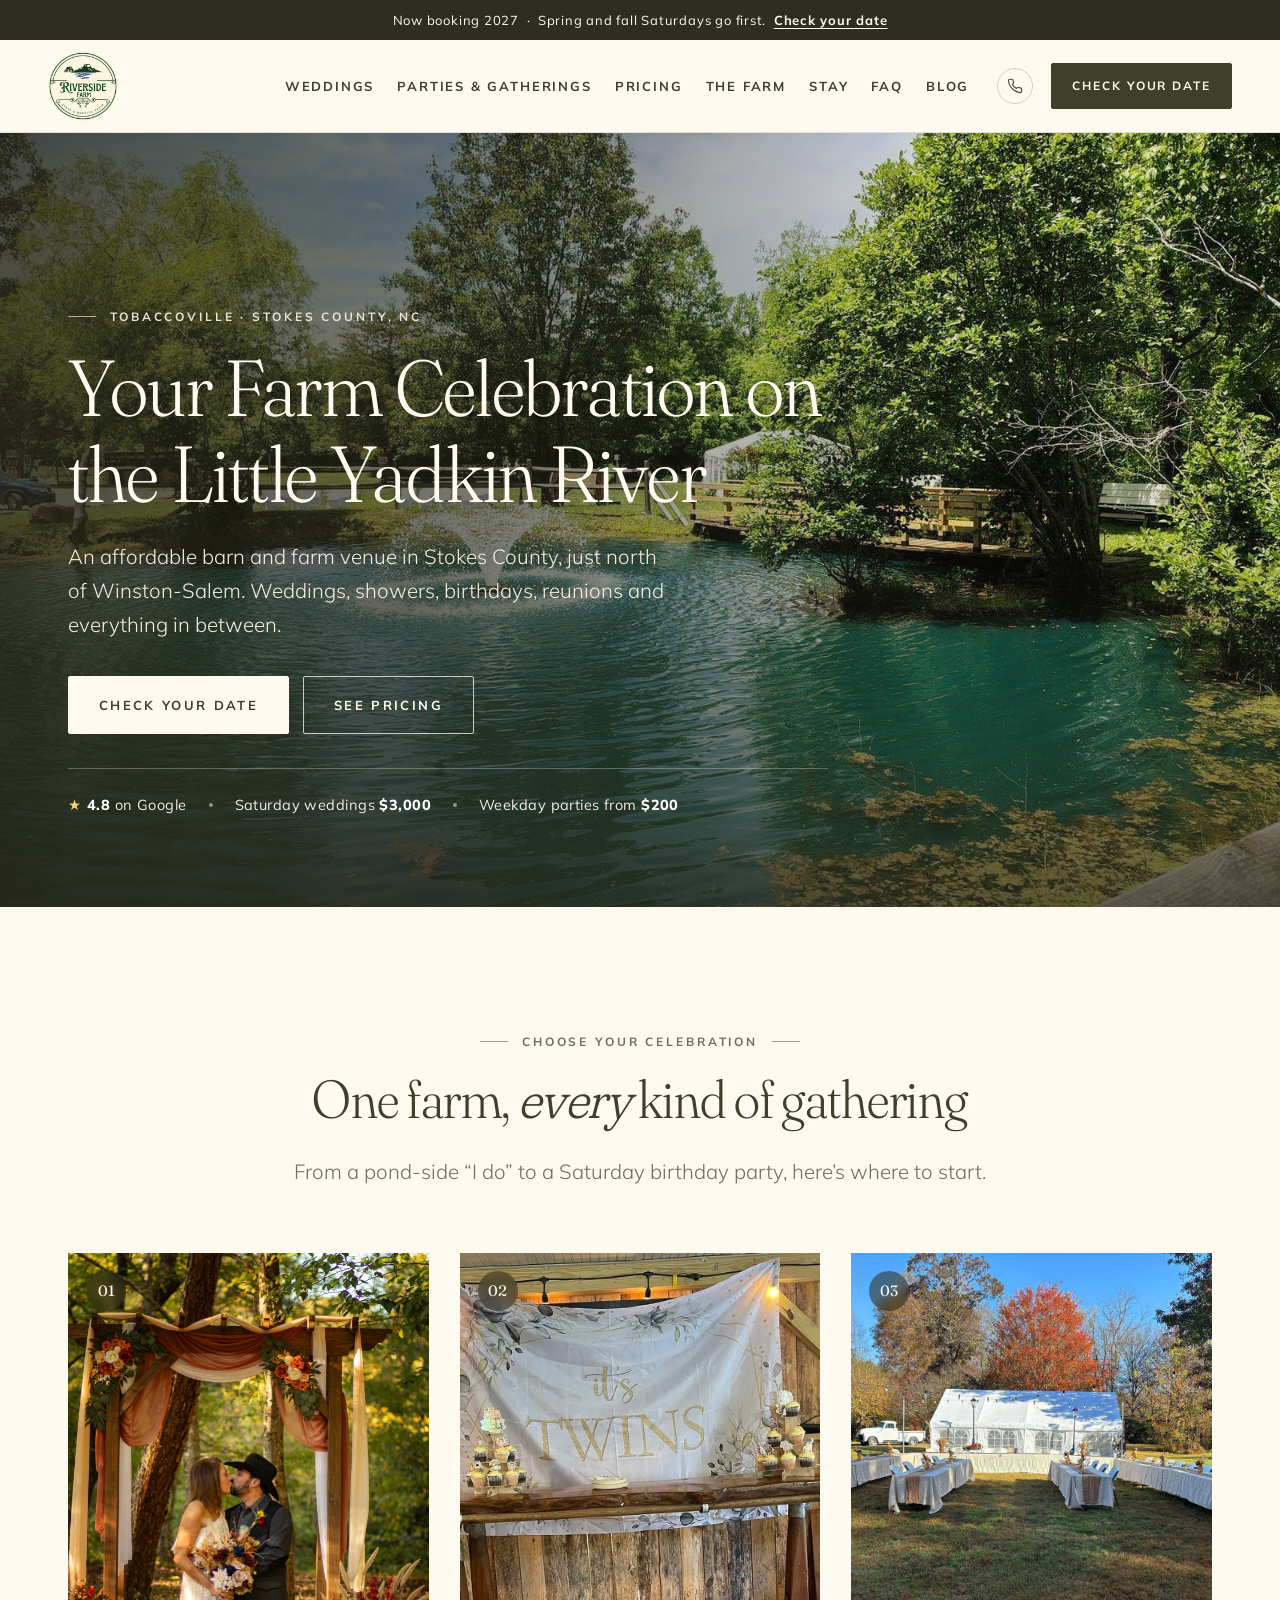
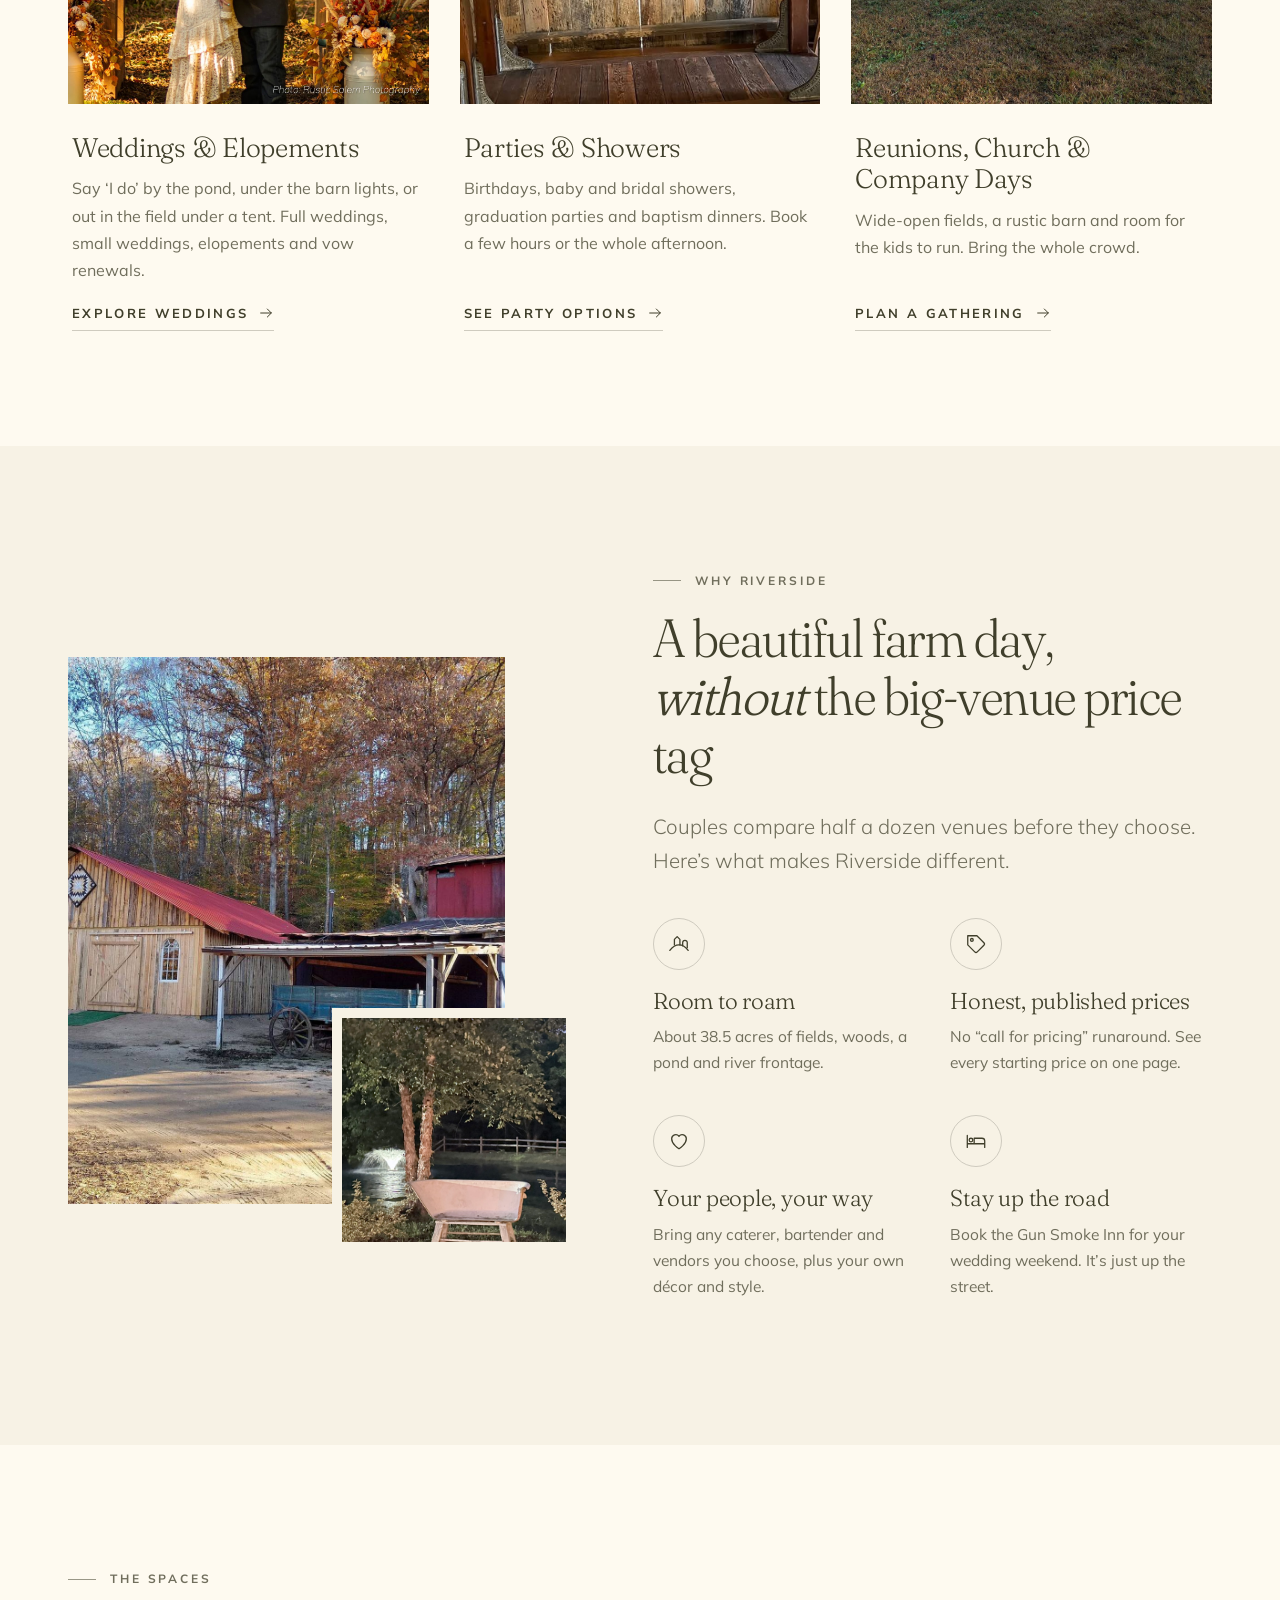
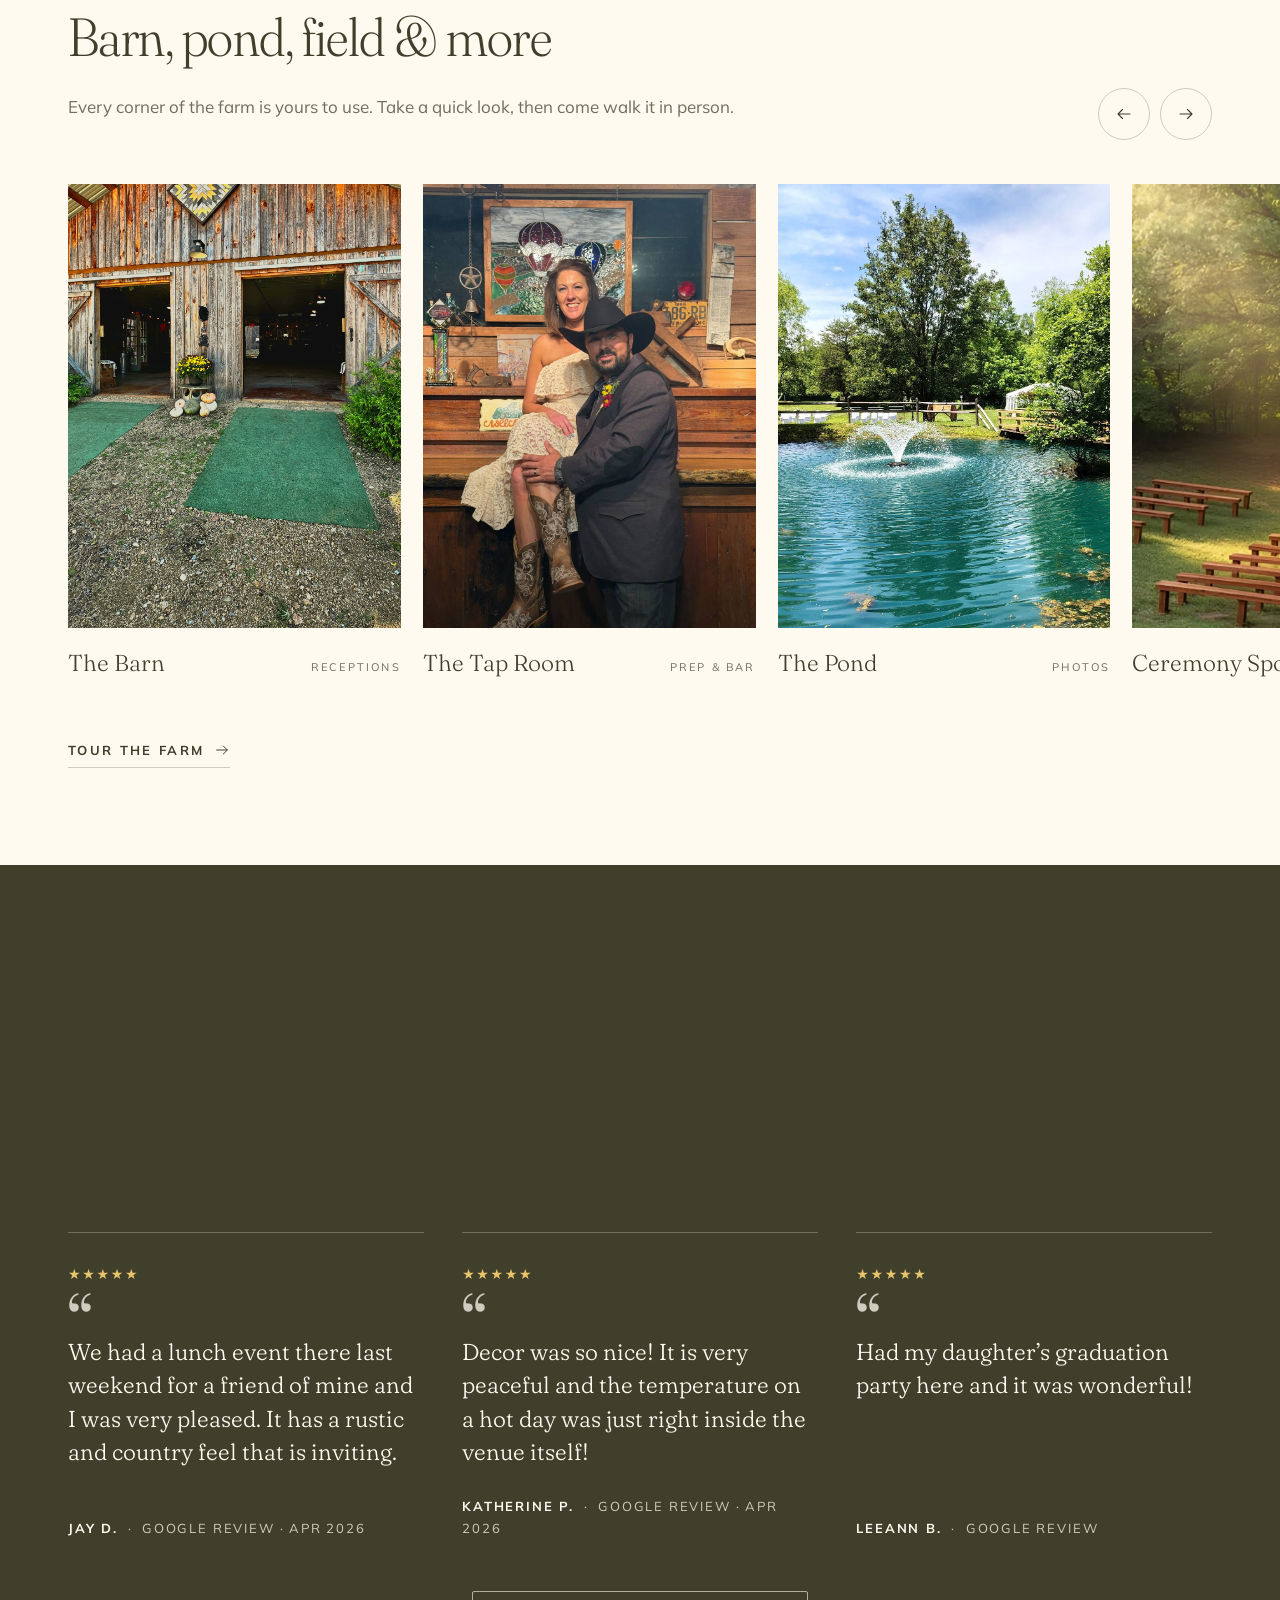
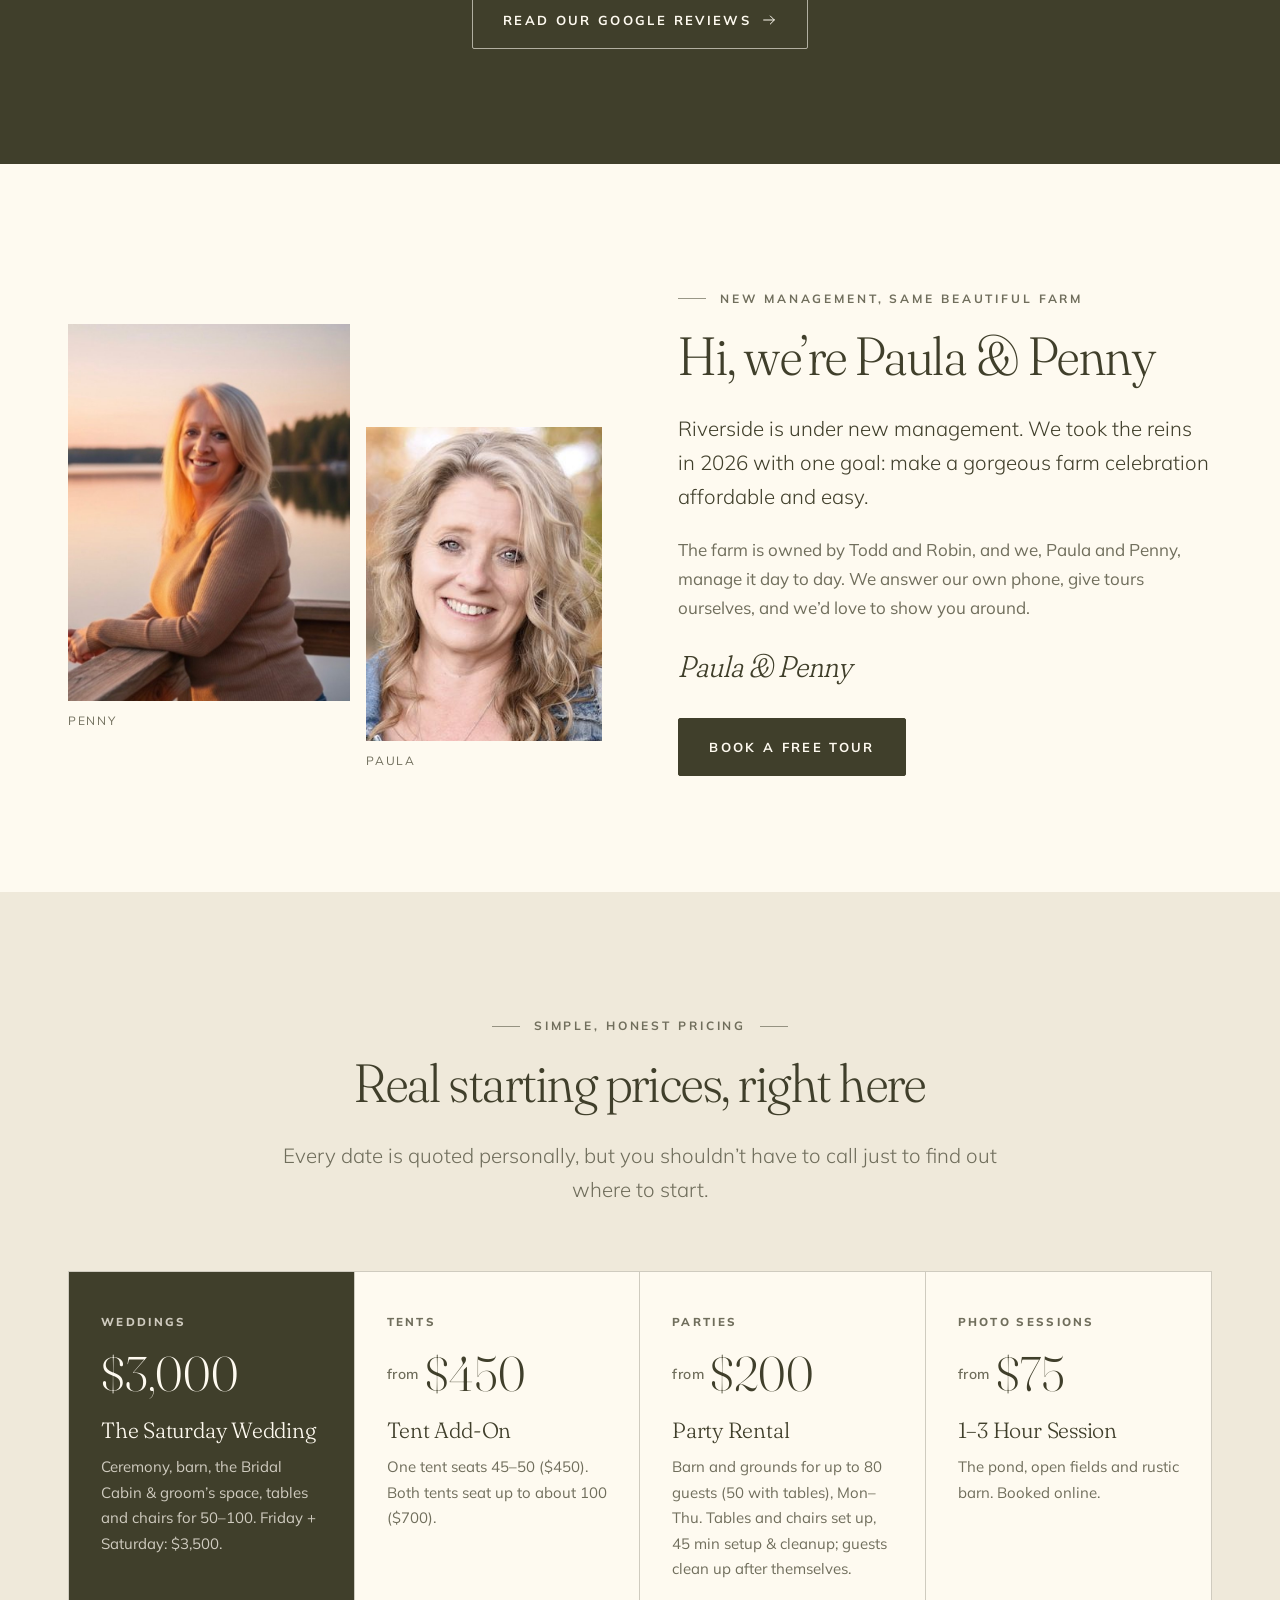
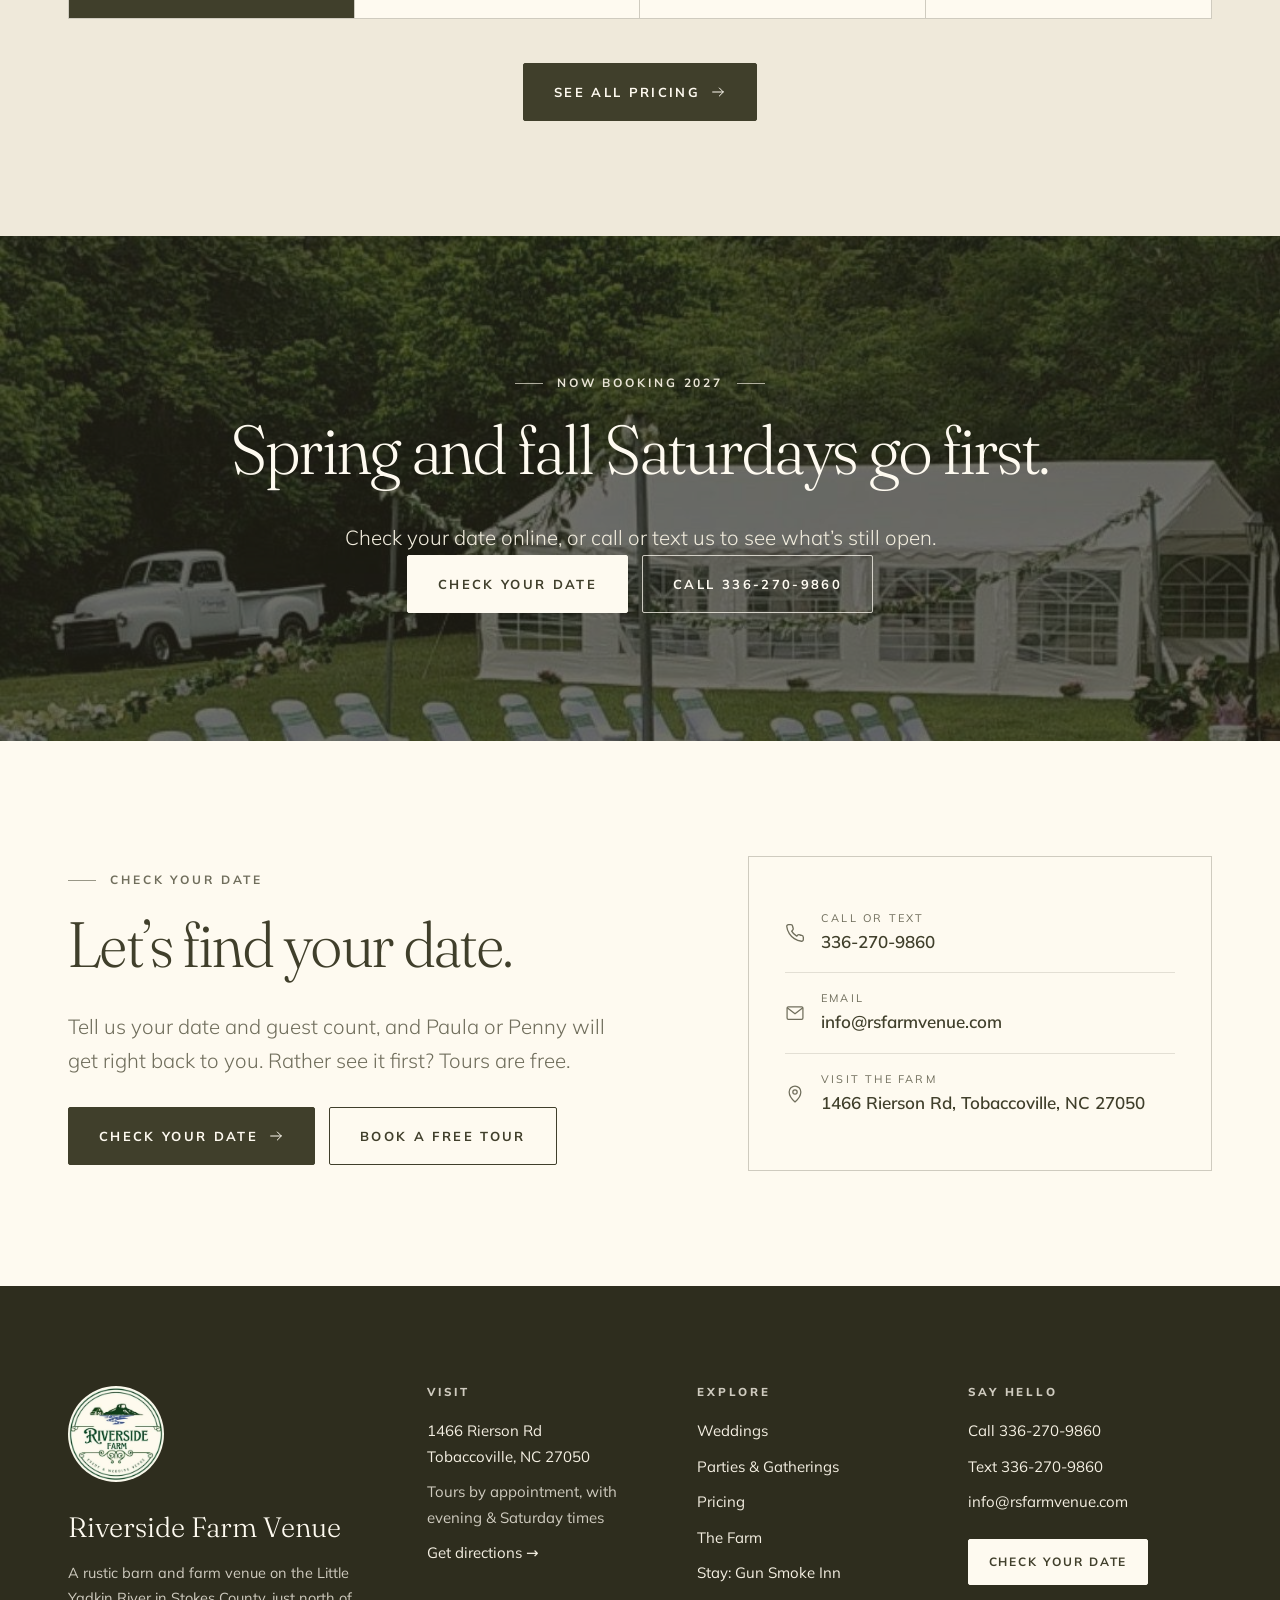
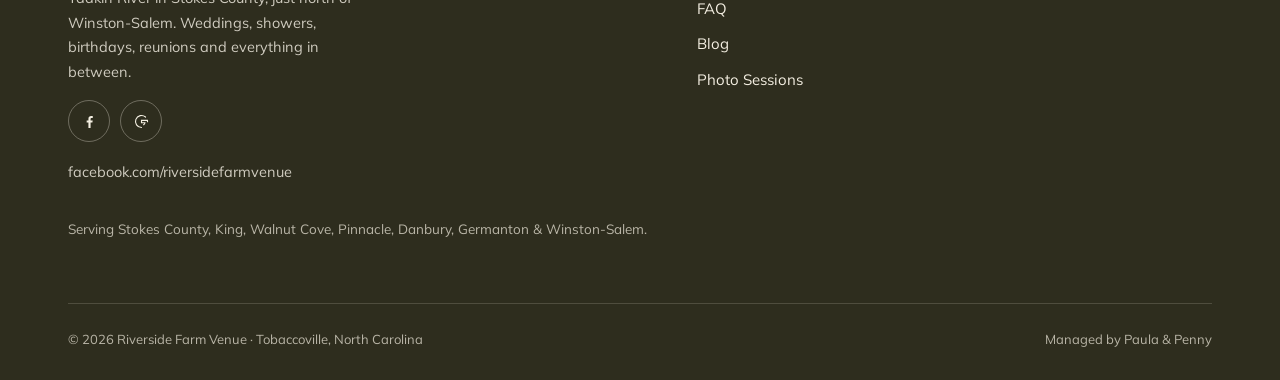
==== commit ed84c2b5: "Add blog (index + 2 posts), restore Blog nav, fix header overflow" ====
--- a/index.html
+++ b/index.html
@@ -17,7 +17,7 @@
       <img src="img/logo.jpg" alt="Riverside Farm Event &amp; Wedding Venue badge logo" width="70" height="70">
       <span class="brand-text">Riverside Farm<small>Event &amp; Wedding Venue</small></span>
     </a>
-    <nav class="nav" aria-label="Main"><a href="weddings.html">Weddings</a><a href="parties.html">Parties &amp; Gatherings</a><a href="pricing.html">Pricing</a><a href="the-farm.html">The Farm</a><a href="stay.html">Stay</a><a href="faq.html">FAQ</a></nav>
+    <nav class="nav" aria-label="Main"><a href="weddings.html">Weddings</a><a href="parties.html">Parties &amp; Gatherings</a><a href="pricing.html">Pricing</a><a href="the-farm.html">The Farm</a><a href="stay.html">Stay</a><a href="faq.html">FAQ</a><a href="blog/">Blog</a></nav>
     <div class="hdr-actions">
       <a class="hdr-phone" href="tel:+13362709860" aria-label="Call 336-270-9860"><span class="ic"><svg viewBox="0 0 24 24" fill="none" stroke="currentColor" stroke-width="1.6" stroke-linecap="round" stroke-linejoin="round"><path d="M22 16.9v3a2 2 0 0 1-2.2 2 19.8 19.8 0 0 1-8.6-3.1 19.5 19.5 0 0 1-6-6A19.8 19.8 0 0 1 2.1 4.2 2 2 0 0 1 4.1 2h3a2 2 0 0 1 2 1.7c.1.9.4 1.8.7 2.7a2 2 0 0 1-.5 2.1L8 9.8a16 16 0 0 0 6 6l1.3-1.3a2 2 0 0 1 2.1-.4c.9.3 1.8.6 2.7.7a2 2 0 0 1 1.7 2z"/></svg></span><span class="num">336-270-9860</span></a>
       <a class="btn btn-sm" href="check-your-date.html">Check Your Date</a>
@@ -27,7 +27,7 @@
 </header>
 <div class="mobile-menu" id="mobile-menu" aria-label="Mobile menu">
   <div class="mm-top"><a href="index.html"><img src="img/logo.jpg" alt="Riverside Farm Venue"></a><button class="burger" data-menu="close" aria-label="Close menu"><svg viewBox="0 0 24 24" fill="none" stroke="currentColor" stroke-width="1.5" stroke-linecap="round"><path d="M5 5l14 14M19 5L5 19"/></svg></button></div>
-  <nav><a href="index.html" aria-current="page">Home</a><a href="weddings.html">Weddings</a><a href="parties.html">Parties &amp; Gatherings</a><a href="pricing.html">Pricing</a><a href="the-farm.html">The Farm</a><a href="stay.html">Stay</a><a href="faq.html">FAQ</a></nav>
+  <nav><a href="index.html" aria-current="page">Home</a><a href="weddings.html">Weddings</a><a href="parties.html">Parties &amp; Gatherings</a><a href="pricing.html">Pricing</a><a href="the-farm.html">The Farm</a><a href="stay.html">Stay</a><a href="faq.html">FAQ</a><a href="blog/">Blog</a></nav>
   <div class="mm-foot">
     <a class="btn" href="check-your-date.html">Check Your Date</a>
     <a class="btn btn-outline" href="https://www.riversidefarmevents.com/service-page/preview-venue">Book a Free Tour</a>
@@ -219,6 +219,7 @@
           <li><a href="the-farm.html">The Farm</a></li>
           <li><a href="stay.html">Stay: Gun Smoke Inn</a></li>
           <li><a href="faq.html">FAQ</a></li>
+          <li><a href="blog/">Blog</a></li>
           
           <li><a href="parties.html#photo-sessions">Photo Sessions</a></li>
         </ul>
--- a/css/site.css
+++ b/css/site.css
@@ -91,7 +91,7 @@
 .burger svg{width:26px;height:26px}
 .mobile-menu{display:none}
 @media (max-width:1320px){.brand-text{display:none}}
-@media (max-width:1180px){.hdr-phone .num{display:none}}
+@media (max-width:1440px){.hdr-phone .num{display:none}}
 @media (max-width:1060px){
   .nav{display:none}
   .burger{display:flex;align-items:center;justify-content:center}
